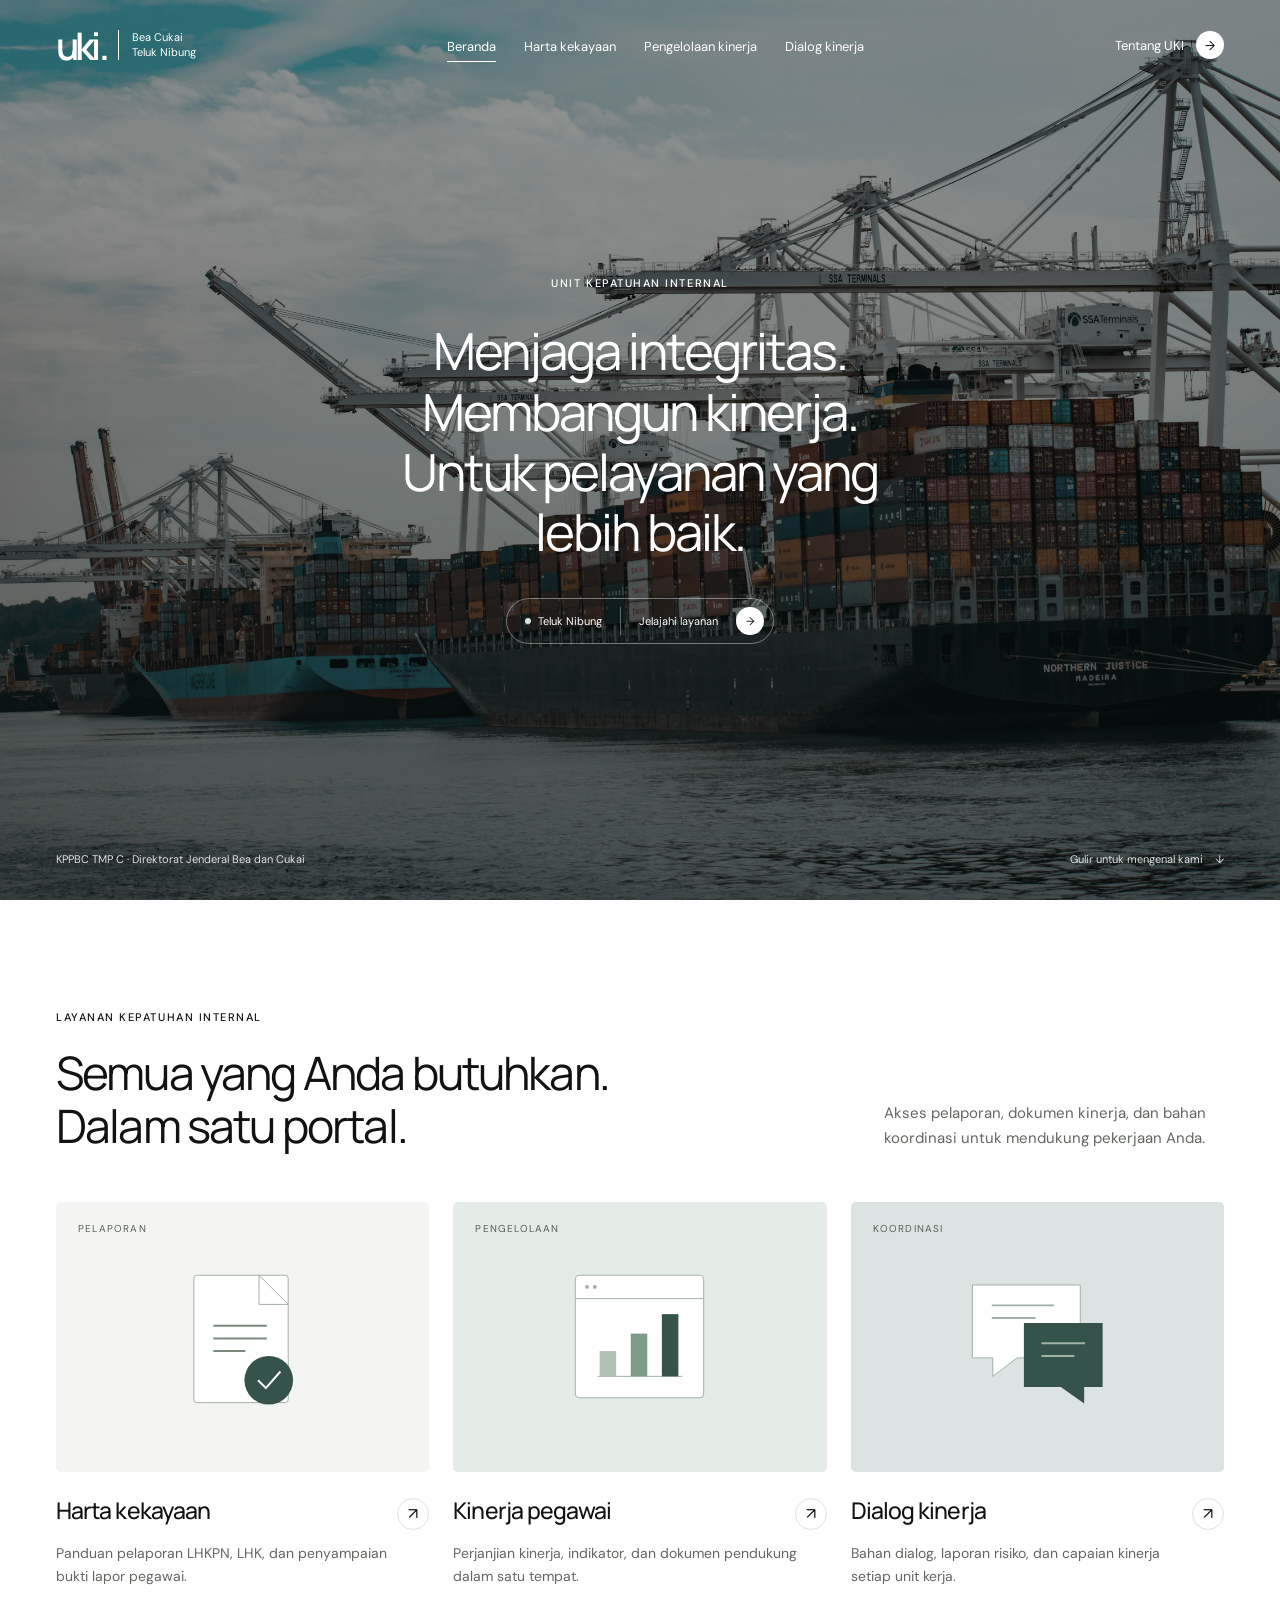
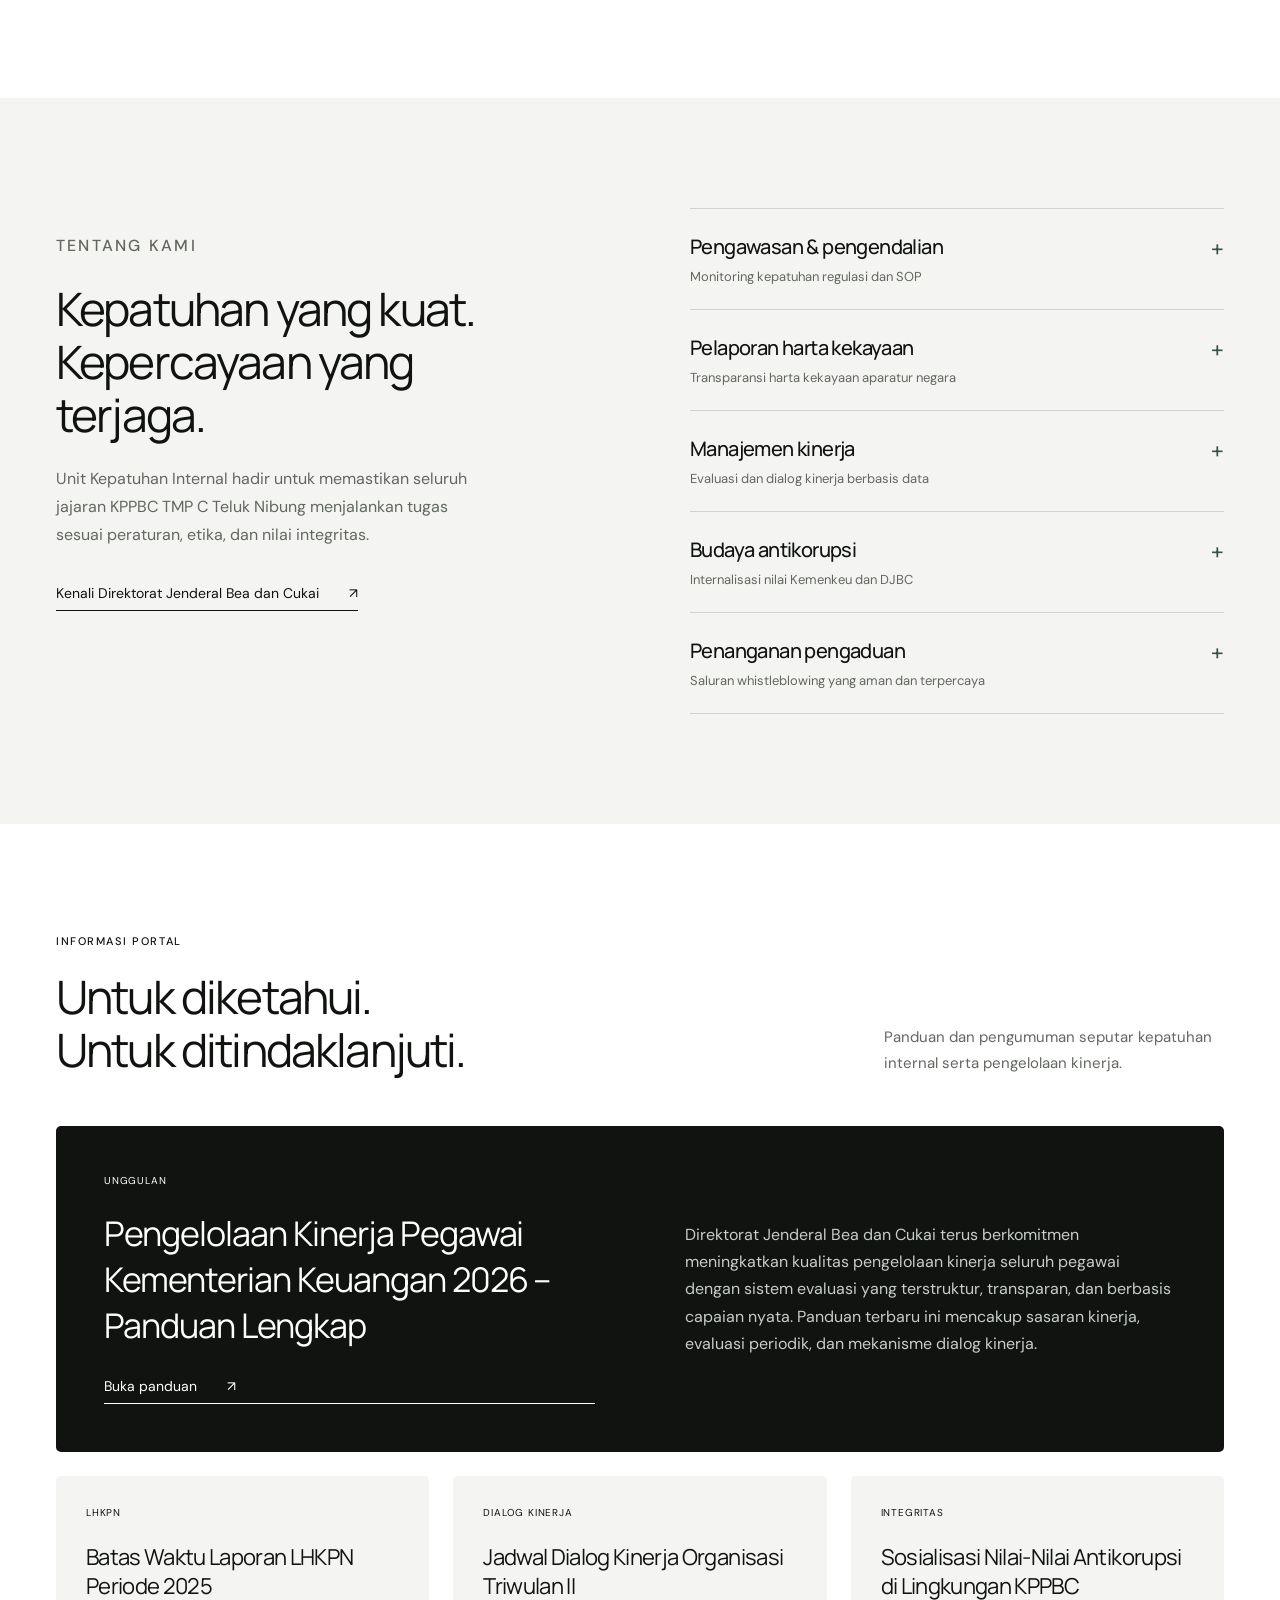
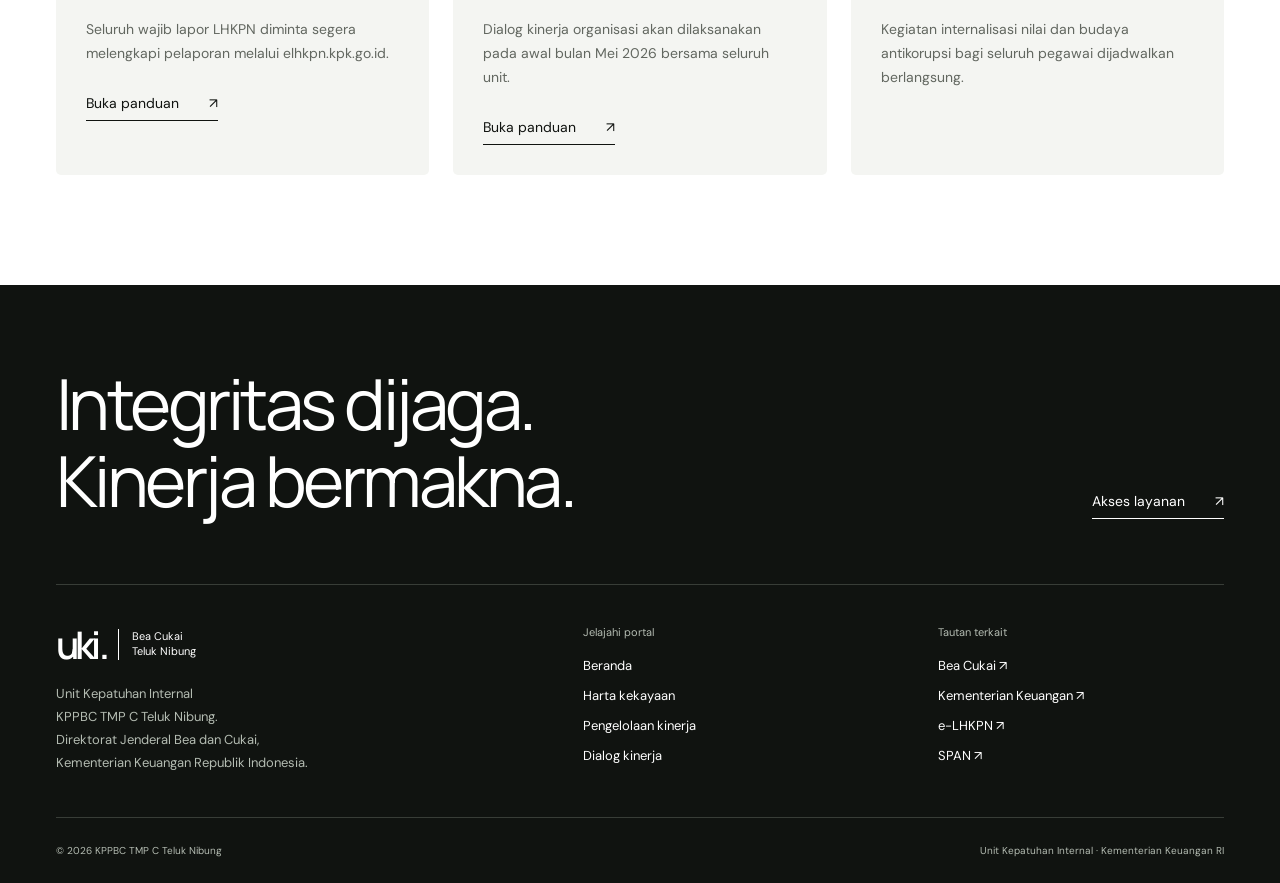
==== index.html @ 53b4bab7 "Redesign all portal pages with Bou-inspired visual style" ====
<!DOCTYPE html>
<html lang="id">
<head>
  <meta charset="UTF-8">
  <meta name="viewport" content="width=device-width, initial-scale=1.0">
  <meta name="description" content="Portal Unit Kepatuhan Internal Bea Cukai Teluk Nibung. Akses pelaporan harta kekayaan, pengelolaan kinerja, dan dialog kinerja organisasi.">
  <meta name="theme-color" content="#101310">
  <title>Unit Kepatuhan Internal – Bea Cukai Teluk Nibung</title>
  <link rel="stylesheet" href="assets/site.css">
  <link rel="preload" as="image" href="assets/harbor.jpg">
  <script src="assets/site.js" defer></script>
</head>
<body class="home">
<a class="skip-link" href="#main-content">Lewati ke konten</a>
<header class="site-header">
  <nav class="site-nav" aria-label="Navigasi utama">
    <a class="nav-brand" href="index.html" aria-label="Unit Kepatuhan Internal — Beranda"><span class="brand-mark">uki</span><span class="brand-name">Bea Cukai<br>Teluk Nibung</span></a>
    <ul class="nav-links"><li><a href="index.html" aria-current="page">Beranda</a></li><li><a href="lhk.html">Harta kekayaan</a></li><li><a href="pengelolaan-kinerja.html">Pengelolaan kinerja</a></li><li><a href="dialog-kinerja.html">Dialog kinerja</a></li></ul>
    <a class="nav-contact" href="index.html#tentang">Tentang UKI <span class="circle-arrow" aria-hidden="true">→</span></a>
    <button class="nav-hamburger" id="hamburger" aria-label="Buka menu" aria-expanded="false" aria-controls="mobileMenu"><span></span><span></span></button>
  </nav>
  <div class="mobile-menu" id="mobileMenu" hidden><a href="index.html" aria-current="page">Beranda</a><a href="lhk.html">Harta kekayaan</a><a href="pengelolaan-kinerja.html">Pengelolaan kinerja</a><a href="dialog-kinerja.html">Dialog kinerja</a><a href="index.html#tentang">Tentang UKI</a></div>
</header>
<main id="main-content">
<section class="hero" id="beranda" aria-labelledby="hero-title">
  <img class="hero-photo" src="assets/harbor.jpg" alt="" width="2400" height="1600" fetchpriority="high">
  <div class="hero-content">
    <p class="eyebrow">Unit Kepatuhan Internal</p>
    <h1 class="hero-title" id="hero-title">Menjaga integritas.<br>Membangun kinerja.<br>Untuk pelayanan yang<br>lebih baik.</h1>
    <div class="hero-capsule"><span class="location">Teluk Nibung</span><a href="#layanan">Jelajahi layanan <span class="circle-arrow" aria-hidden="true">→</span></a></div>
  </div>
  <div class="hero-bottom"><span>KPPBC TMP C · Direktorat Jenderal Bea dan Cukai</span><a href="#layanan">Gulir untuk mengenal kami <span aria-hidden="true">↓</span></a></div>
</section>
<section class="section" id="layanan" aria-labelledby="services-title">
  <div class="section-heading reveal"><div><p class="eyebrow">Layanan kepatuhan internal</p><h2 id="services-title">Semua yang Anda butuhkan.<br>Dalam satu portal.</h2></div><p class="section-intro">Akses pelaporan, dokumen kinerja, dan bahan koordinasi untuk mendukung pekerjaan Anda.</p></div>
  <div class="services-grid reveal"><a class="service-card" href="lhk.html"><div class="service-art"><span class="art-label">Pelaporan</span><svg viewBox="0 0 180 180" fill="none" aria-hidden="true"><rect x="40" y="27" width="97" height="131" rx="3" fill="white" stroke="#a2b0a5"/><path d="M107 27v30h30" stroke="#a2b0a5"/><path d="M107 27l30 30" stroke="#a2b0a5"/><path d="M60 79h55M60 92h55M60 105h33" stroke="#7b8b7e" stroke-width="2"/><circle cx="117" cy="135" r="25" fill="#36534b"/><path d="m106 135 8 8 15-17" stroke="white" stroke-width="2"/></svg></div><div class="service-heading"><h3>Harta kekayaan</h3><span class="circle-arrow" aria-hidden="true">↗</span></div><p>Panduan pelaporan LHKPN, LHK, dan penyampaian bukti lapor pegawai.</p></a><a class="service-card" href="pengelolaan-kinerja.html"><div class="service-art"><span class="art-label">Pengelolaan</span><svg viewBox="0 0 180 180" fill="none" aria-hidden="true"><rect x="24" y="27" width="132" height="126" rx="4" fill="white" stroke="#a2b0a5"/><path d="M24 51h132" stroke="#a2b0a5"/><circle cx="36" cy="39" r="2" fill="#a2b0a5"/><circle cx="44" cy="39" r="2" fill="#a2b0a5"/><path d="M47 131h87" stroke="#a2b0a5"/><rect x="49" y="105" width="17" height="26" fill="#b0c1b5"/><rect x="81" y="87" width="17" height="44" fill="#7e9b88"/><rect x="113" y="67" width="17" height="64" fill="#36534b"/></svg></div><div class="service-heading"><h3>Kinerja pegawai</h3><span class="circle-arrow" aria-hidden="true">↗</span></div><p>Perjanjian kinerja, indikator, dan dokumen pendukung dalam satu tempat.</p></a><a class="service-card" href="dialog-kinerja.html"><div class="service-art"><span class="art-label">Koordinasi</span><svg viewBox="0 0 180 180" fill="none" aria-hidden="true"><path d="M23 37h111v75H69l-25 19v-19H23V37Z" fill="white" stroke="#a2b0a5"/><path d="M76 76h81v66h-19v17l-24-17H76V76Z" fill="#36534b"/><path d="M43 58h64M43 71h45M94 97h45M94 110h34" stroke="#a2b0a5" stroke-width="2"/></svg></div><div class="service-heading"><h3>Dialog kinerja</h3><span class="circle-arrow" aria-hidden="true">↗</span></div><p>Bahan dialog, laporan risiko, dan capaian kinerja setiap unit kerja.</p></a></div>
</section>
<section class="about-section" id="tentang" aria-labelledby="about-title">
  <div class="about-inner"><div class="about-copy reveal"><p class="eyebrow">Tentang kami</p><h2 class="about-heading" id="about-title">Kepatuhan yang kuat.<br>Kepercayaan yang<br>terjaga.</h2><p>Unit Kepatuhan Internal hadir untuk memastikan seluruh jajaran KPPBC TMP C Teluk Nibung menjalankan tugas sesuai peraturan, etika, dan nilai integritas.</p><a class="text-link" href="https://beacukai.go.id" target="_blank" rel="noopener noreferrer">Kenali Direktorat Jenderal Bea dan Cukai <span aria-hidden="true">↗</span></a></div><ul class="pillar-list reveal"><li class="pillar-item"><div><h3 class="pillar-text">Pengawasan & pengendalian</h3><p class="pillar-sub">Monitoring kepatuhan regulasi dan SOP</p></div><span class="pillar-symbol" aria-hidden="true">+</span></li><li class="pillar-item"><div><h3 class="pillar-text">Pelaporan harta kekayaan</h3><p class="pillar-sub">Transparansi harta kekayaan aparatur negara</p></div><span class="pillar-symbol" aria-hidden="true">+</span></li><li class="pillar-item"><div><h3 class="pillar-text">Manajemen kinerja</h3><p class="pillar-sub">Evaluasi dan dialog kinerja berbasis data</p></div><span class="pillar-symbol" aria-hidden="true">+</span></li><li class="pillar-item"><div><h3 class="pillar-text">Budaya antikorupsi</h3><p class="pillar-sub">Internalisasi nilai Kemenkeu dan DJBC</p></div><span class="pillar-symbol" aria-hidden="true">+</span></li><li class="pillar-item"><div><h3 class="pillar-text">Penanganan pengaduan</h3><p class="pillar-sub">Saluran whistleblowing yang aman dan terpercaya</p></div><span class="pillar-symbol" aria-hidden="true">+</span></li></ul></div>
</section>
<section class="section" id="informasi" aria-labelledby="news-title"><div class="section-heading reveal"><div><p class="eyebrow">Informasi portal</p><h2 id="news-title">Untuk diketahui.<br>Untuk ditindaklanjuti.</h2></div><p class="section-intro">Panduan dan pengumuman seputar kepatuhan internal serta pengelolaan kinerja.</p></div><div class="news-grid reveal"><article class="news-card featured"><span class="news-tag">Unggulan</span><h3 class="news-title">Pengelolaan Kinerja Pegawai Kementerian Keuangan 2026 – Panduan Lengkap</h3><p class="news-excerpt">Direktorat Jenderal Bea dan Cukai terus berkomitmen meningkatkan kualitas pengelolaan kinerja
            seluruh pegawai dengan sistem evaluasi yang terstruktur, transparan, dan berbasis capaian nyata.
            Panduan terbaru ini mencakup sasaran kinerja, evaluasi periodik, dan mekanisme dialog kinerja.</p><a class="text-link" href="pengelolaan-kinerja.html">Buka panduan <span aria-hidden="true">↗</span></a></article><article class="news-card"><span class="news-tag">LHKPN</span><h3 class="news-title">Batas Waktu Laporan LHKPN Periode 2025</h3><p class="news-excerpt">Seluruh wajib lapor LHKPN diminta segera melengkapi pelaporan melalui elhkpn.kpk.go.id.</p><a class="text-link" href="lhk.html">Buka panduan <span aria-hidden="true">↗</span></a></article><article class="news-card"><span class="news-tag">Dialog Kinerja</span><h3 class="news-title">Jadwal Dialog Kinerja Organisasi Triwulan II</h3><p class="news-excerpt">Dialog kinerja organisasi akan dilaksanakan pada awal bulan Mei 2026 bersama seluruh unit.</p><a class="text-link" href="dialog-kinerja.html">Buka panduan <span aria-hidden="true">↗</span></a></article><article class="news-card"><span class="news-tag">Integritas</span><h3 class="news-title">Sosialisasi Nilai-Nilai Antikorupsi di Lingkungan KPPBC</h3><p class="news-excerpt">Kegiatan internalisasi nilai dan budaya antikorupsi bagi seluruh pegawai dijadwalkan berlangsung.</p></article></div></section>
</main>
<footer class="site-footer">
  <div class="footer-top">
    <p class="footer-statement">Integritas dijaga.<br>Kinerja bermakna.</p>
    <a class="text-link" href="index.html#layanan">Akses layanan <span aria-hidden="true">↗</span></a>
  </div>
  <div class="footer-inner">
    <div class="footer-brand"><a class="nav-brand" href="index.html"><span class="brand-mark">uki</span><span class="brand-name">Bea Cukai<br>Teluk Nibung</span></a><p>Unit Kepatuhan Internal<br>KPPBC TMP C Teluk Nibung.<br>Direktorat Jenderal Bea dan Cukai,<br>Kementerian Keuangan Republik Indonesia.</p></div>
    <div class="footer-col"><h4>Jelajahi portal</h4><ul><li><a href="index.html">Beranda</a></li><li><a href="lhk.html">Harta kekayaan</a></li><li><a href="pengelolaan-kinerja.html">Pengelolaan kinerja</a></li><li><a href="dialog-kinerja.html">Dialog kinerja</a></li></ul></div>
    <div class="footer-col"><h4>Tautan terkait</h4><ul>
      <li><a href="https://beacukai.go.id" target="_blank" rel="noopener noreferrer">Bea Cukai ↗</a></li>
      <li><a href="https://kemenkeu.go.id" target="_blank" rel="noopener noreferrer">Kementerian Keuangan ↗</a></li>
      <li><a href="https://elhkpn.kpk.go.id" target="_blank" rel="noopener noreferrer">e-LHKPN ↗</a></li>
      <li><a href="https://span.kemenkeu.go.id" target="_blank" rel="noopener noreferrer">SPAN ↗</a></li>
    </ul></div>
  </div>
  <div class="footer-bottom"><p>© 2026 KPPBC TMP C Teluk Nibung</p><p>Unit Kepatuhan Internal · Kementerian Keuangan RI</p></div>
</footer>
</body>
</html>
---- assets/site.css ----
/* Shared visual system — see DESIGN.md. */
@import url('https://fonts.googleapis.com/css2?family=DM+Sans:wght@400;500;600&family=Manrope:wght@400;500;600&display=swap');

:root {
  --ink: #101310;
  --muted: #626760;
  --surface: #f4f5f2;
  --border: #dfe2dc;
  --white: #fff;
  --accent: #36534b;
  --page: min(1320px, calc(100% - 112px));
  --display: 'Manrope', Arial, sans-serif;
  --body: 'DM Sans', Arial, sans-serif;
}
*, *::before, *::after { box-sizing: border-box; }
body { margin: 0; background: var(--white); color: var(--ink); font-family: var(--body); -webkit-font-smoothing: antialiased; }
html { scroll-behavior: smooth; scroll-padding-top: 100px; }
h1, h2, h3, h4, p { margin: 0; }
a { color: inherit; text-decoration: none; }
button { font: inherit; }
img { display: block; max-width: 100%; }
button, a { -webkit-tap-highlight-color: transparent; }
a:focus-visible, button:focus-visible { outline: 3px solid #668c7e; outline-offset: 6px; }
::selection { background: #c9ded4; color: var(--ink); }
.skip-link { position: fixed; top: 12px; left: 12px; padding: 12px 20px; background: white; color: var(--ink); z-index: 200; transform: translateY(-160%); }
.skip-link:focus { transform: none; }
.site-header { position: fixed; top: 0; inset-inline: 0; z-index: 100; background: rgba(255,255,255,.96); border-bottom: 1px solid var(--border); transition: background .25s, color .25s; }
.home .site-header:not(.scrolled):not(.menu-open) { color: white; background: transparent; border-color: transparent; }
.site-nav { width: var(--page); height: 90px; margin: auto; display: flex; align-items: center; justify-content: space-between; gap: 30px; }
.nav-brand { display: flex; align-items: center; gap: 12px; flex-shrink: 0; }
.brand-mark { font-family: var(--display); font-size: 38px; font-weight: 600; letter-spacing: -4px; line-height: 1; }
.brand-mark::after { content: '.'; margin-left: 2px; }
.brand-name { padding-left: 13px; border-left: 1px solid currentColor; font-size: 11px; line-height: 1.4; }
.nav-links { display: flex; gap: 28px; list-style: none; padding: 0; margin: 0; }
.nav-links a { font-size: 13px; padding: 10px 0; position: relative; }
.nav-links a::after { content: ''; position: absolute; bottom: 3px; left: 0; width: 100%; height: 1px; background: currentColor; transform: scaleX(0); transform-origin: left; transition: transform .2s; }
.nav-links a:hover::after, .nav-links a[aria-current="page"]::after { transform: scaleX(1); }
.nav-contact { display: flex; align-items: center; gap: 12px; font-size: 13px; white-space: nowrap; }
.circle-arrow { display: inline-grid; place-items: center; width: 28px; height: 28px; border-radius: 50%; background: var(--ink); color: white; transition: transform .2s; }
.home .site-header:not(.scrolled):not(.menu-open) .circle-arrow { background: white; color: var(--ink); }
a:hover .circle-arrow { transform: rotate(-35deg); }
.nav-hamburger { display: none; width: 44px; height: 44px; border: 1px solid currentColor; background: transparent; color: inherit; border-radius: 50%; cursor: pointer; padding: 13px 10px; }
.nav-hamburger span { display: block; background: currentColor; height: 1px; margin: 5px 0; transition: transform .2s; }
.nav-hamburger[aria-expanded="true"] span:first-child { transform: translateY(3px) rotate(45deg); }
.nav-hamburger[aria-expanded="true"] span:last-child { transform: translateY(-3px) rotate(-45deg); }
.mobile-menu { display: none; padding: 20px 28px 36px; border-top: 1px solid var(--border); background: white; color: var(--ink); }
.mobile-menu a { display: flex; justify-content: space-between; padding: 16px 0; font-family: var(--display); font-size: 22px; border-bottom: 1px solid var(--border); }
.mobile-menu a::after { content: '↗'; }
.mobile-menu a[aria-current="page"] { color: var(--accent); }
.hero { position: relative; display: grid; place-items: center; min-height: 760px; height: 100svh; color: white; background: #233b38; isolation: isolate; }
.hero-photo { position: absolute; inset: 0; width: 100%; height: 100%; object-fit: cover; object-position: center 55%; z-index: -2; filter: saturate(.55); }
.hero::before { content: ''; position: absolute; inset: 0; z-index: -1; background: linear-gradient(180deg, rgba(10,20,19,.42), rgba(10,20,19,.48) 50%, rgba(10,20,19,.64)); }
.hero-content { width: min(820px, calc(100% - 48px)); text-align: center; padding: 100px 0 80px; }
.eyebrow { font-size: 11px; font-weight: 500; text-transform: uppercase; letter-spacing: .14em; }
.hero .eyebrow { margin-bottom: 30px; }
.hero-title { font-family: var(--display); font-weight: 400; font-size: clamp(36px, 4vw, 62px); line-height: 1.18; letter-spacing: -.04em; text-wrap: balance; }
.hero-title span { display: block; }
.hero-capsule { display: inline-flex; align-items: center; gap: 18px; padding: 8px 9px 8px 18px; border: 1px solid rgba(255,255,255,.4); border-radius: 50px; margin-top: 36px; font-size: 11px; }
.location { display: inline-flex; gap: 7px; align-items: center; }
.location::before { content: ''; display: inline-block; width: 6px; height: 6px; border-radius: 50%; background: #d6e6dc; }
.hero-capsule a { border-left: 1px solid rgba(255,255,255,.35); padding-left: 18px; display: flex; align-items: center; gap: 18px; }
.hero-capsule .circle-arrow { background: white; color: var(--ink); }
.hero-bottom { width: var(--page); position: absolute; bottom: 34px; left: 50%; transform: translateX(-50%); display: flex; justify-content: space-between; font-size: 11px; color: rgba(255,255,255,.85); }
.hero-bottom a { display: flex; gap: 12px; }
.section { width: var(--page); margin: auto; padding-block: 110px; }
.section-heading { display: flex; justify-content: space-between; align-items: flex-end; gap: 40px; margin-bottom: 50px; }
.section-heading h2, .about-heading { font-family: var(--display); font-weight: 400; font-size: clamp(32px, 3.6vw, 52px); line-height: 1.15; letter-spacing: -.04em; }
.section-heading .eyebrow, .about-copy .eyebrow { margin-bottom: 22px; }
.section-intro { max-width: 340px; font-size: 15px; line-height: 1.7; color: var(--muted); }
.services-grid { display: grid; grid-template-columns: repeat(3, minmax(0,1fr)); gap: 24px; }
.service-card { display: flex; flex-direction: column; }
.service-art { height: 270px; position: relative; overflow: hidden; border-radius: 5px; background: var(--surface); display: grid; place-items: center; }
.service-card:nth-child(2) .service-art { background: #e5ebe7; }
.service-card:nth-child(3) .service-art { background: #dce3e3; }
.service-art svg { width: 175px; height: 175px; transition: transform .45s cubic-bezier(.2,.7,.2,1); }
.service-card:hover .service-art svg { transform: translateY(-8px) rotate(-4deg); }
.art-label { position: absolute; top: 20px; left: 22px; font-size: 10px; letter-spacing: .12em; text-transform: uppercase; color: #565f58; }
.service-heading { display: flex; align-items: flex-start; justify-content: space-between; gap: 18px; margin-top: 24px; }
.service-heading h3 { font-family: var(--display); font-size: 23px; font-weight: 500; letter-spacing: -.04em; line-height: 1.3; }
.service-heading .circle-arrow { background: transparent; color: var(--ink); border: 1px solid var(--border); flex-shrink: 0; margin-top: 2px; width: 32px; height: 32px; }
.service-card p { margin-top: 12px; color: var(--muted); font-size: 14px; line-height: 1.65; max-width: 350px; }
.about-section { background: var(--surface); }
.about-inner { width: var(--page); margin: auto; padding-block: 110px; display: grid; grid-template-columns: 1fr 1fr; gap: 100px; }
.about-copy p { color: var(--muted); font-size: 16px; line-height: 1.75; margin-top: 24px; max-width: 430px; }
.text-link { display: inline-flex; align-items: center; gap: 30px; font-size: 14px; border-bottom: 1px solid currentColor; padding-bottom: 8px; }
.about-copy .text-link { margin-top: 35px; }
.pillar-list { list-style: none; margin: 0; padding: 0; }
.pillar-item { padding: 24px 0; border-top: 1px solid #cfd4cd; display: flex; justify-content: space-between; gap: 20px; }
.pillar-item:last-child { border-bottom: 1px solid #cfd4cd; }
.pillar-text { font-family: var(--display); font-size: 20px; font-weight: 500; letter-spacing: -.03em; }
.pillar-sub { margin-top: 8px; color: var(--muted); font-size: 13px; }
.pillar-symbol { color: var(--accent); font-size: 23px; }
.news-grid { display: grid; grid-template-columns: repeat(3,minmax(0,1fr)); gap: 24px; }
.news-card { padding: 30px; background: var(--surface); border-radius: 5px; }
.news-card.featured { grid-column: 1 / -1; display: grid; grid-template-columns: 1fr 1fr; column-gap: 90px; background: var(--ink); color: white; padding: 48px; }
.news-tag { font-size: 10px; letter-spacing: .08em; text-transform: uppercase; display: block; margin-bottom: 24px; }
.news-title { font-family: var(--display); font-size: 22px; font-weight: 400; letter-spacing: -.03em; line-height: 1.35; }
.featured .news-title { font-size: 34px; grid-column: 1; }
.news-excerpt { font-size: 14px; color: var(--muted); line-height: 1.7; margin-top: 16px; }
.featured .news-excerpt { grid-column: 2; grid-row: 1 / 4; align-self: center; color: #c8cdc7; font-size: 16px; margin: 0; }
.news-card .text-link { margin-top: 28px; }
.page-hero { width: var(--page); margin: auto; padding: 150px 0 65px; border-bottom: 1px solid var(--border); }
.page-hero-content { max-width: 960px; }
.breadcrumb { display: flex; align-items: center; flex-wrap: wrap; gap: 12px; font-size: 12px; color: var(--muted); margin-bottom: 40px; }
.breadcrumb a:hover { color: var(--ink); text-decoration: underline; }
.page-title { font-family: var(--display); font-size: clamp(38px,5.2vw,76px); line-height: 1.12; font-weight: 400; letter-spacing: -.045em; }
.page-subtitle { margin-top: 28px; font-size: 16px; color: var(--muted); line-height: 1.7; max-width: 620px; }
.page-divider { display: none; }
.section-label, .menu-strip-label, .block-label, .units-label, .section-tag { font-size: 11px; font-weight: 500; text-transform: uppercase; letter-spacing: .12em; }
.section-label { width: var(--page); margin: 58px auto 28px; }
.steps-container { width: var(--page); margin: auto; display: grid; gap: 18px; padding-bottom: 75px; }
.step-card { display: grid; grid-template-columns: 150px 1fr; gap: 36px; align-items: center; padding: 38px; background: var(--surface); border-radius: 5px; }
.step-img { font-family: var(--display); font-size: 64px; letter-spacing: -.06em; color: var(--accent); text-align: center; font-weight: 400; }
.step-num { color: var(--muted); font-size: 11px; text-transform: uppercase; letter-spacing: .1em; margin-bottom: 14px; }
.step-title { font-family: var(--display); font-size: 26px; font-weight: 500; letter-spacing: -.03em; }
.step-desc { color: var(--muted); font-size: 15px; line-height: 1.7; margin-top: 12px; max-width: 780px; }
.step-btn { display: inline-flex; gap: 20px; border-bottom: 1px solid var(--ink); font-size: 13px; padding: 9px 0; margin-top: 18px; }
.step-btn:hover { color: var(--accent); }
.thankyou { width: var(--page); margin: 0 auto 80px; font-family: var(--display); font-size: 22px; letter-spacing: -.025em; text-align: center; line-height: 1.6; }
.menu-strip, .content-area, .block { width: var(--page); margin: auto; padding-block: 56px; }
.menu-strip { border-bottom: 1px solid var(--border); }
.menu-strip-label, .block-label, .units-label { display: block; margin-bottom: 26px; }
.menu-grid { display: flex; flex-wrap: wrap; gap: 12px; }
.menu-btn, .action-btn { padding: 14px 22px; border: 1px solid var(--border); border-radius: 30px; font-size: 13px; display: inline-flex; align-items: center; gap: 12px; transition: background .2s, color .2s; line-height: 1.4; }
.menu-btn:hover, .action-btn:hover { background: var(--ink); color: white; }
.btn-icon, .doc-icon { font-size: 14px; font-family: var(--display); color: var(--accent); }
.menu-btn:hover .btn-icon { color: inherit; }
.content-area { padding-bottom: 95px; }
.content-area > .reveal:first-child { margin-bottom: 40px; }
.content-title { font-family: var(--display); font-size: clamp(28px,3vw,42px); letter-spacing: -.04em; font-weight: 400; margin-top: 18px; line-height: 1.2; }
.content-desc, .units-desc { max-width: 760px; margin-top: 18px; font-size: 15px; line-height: 1.7; color: var(--muted); }
.doc-grid { display: grid; grid-template-columns: repeat(3,minmax(0,1fr)); gap: 20px; }
.doc-card { display: flex; flex-direction: column; align-items: flex-start; padding: 30px; background: var(--surface); border-radius: 5px; transition: background .2s; }
.doc-card:hover { background: #e7ece6; }
.doc-icon { display: grid; place-items: center; border: 1px solid #cad4cc; width: 42px; height: 48px; border-radius: 3px; margin-bottom: 26px; }
.doc-title { font-family: var(--display); font-weight: 500; font-size: 22px; line-height: 1.35; letter-spacing: -.03em; }
.doc-sub { color: var(--muted); font-size: 14px; line-height: 1.7; margin-top: 16px; margin-bottom: 24px; }
.doc-link { font-size: 13px; margin-top: auto; padding-bottom: 7px; border-bottom: 1px solid currentColor; }
.block + .block { border-top: 1px solid var(--border); }
.btn-row { display: flex; flex-wrap: wrap; gap: 12px; }
.months-grid { display: grid; grid-template-columns: repeat(6,minmax(0,1fr)); gap: 12px; }
.month-btn { display: flex; align-items: center; justify-content: space-between; gap: 10px; border: 1px solid var(--border); border-radius: 4px; padding: 22px 16px; font-size: 13px; }
a.month-btn::after { content: '↗'; }
a.month-btn:hover { background: var(--ink); color: white; }
.month-btn.unavailable { color: #676d65; background: var(--surface); flex-direction: column; align-items: flex-start; gap: 8px; }
.month-btn small { font-size: 10px; }
.units-grid { display: grid; gap: 0; margin-top: 32px; }
.unit-card { display: grid; grid-template-columns: 80px 1fr; gap: 26px; padding-block: 32px; border-top: 1px solid var(--border); }
.unit-card:last-child { border-bottom: 1px solid var(--border); }
.unit-emblem { font-family: var(--display); font-size: 28px; color: var(--muted); letter-spacing: -.04em; }
.unit-name { font-family: var(--display); font-size: 23px; font-weight: 500; letter-spacing: -.025em; }
.unit-btns { display: flex; flex-wrap: wrap; gap: 24px; margin-top: 22px; }
.unit-btn { font-size: 13px; line-height: 1.6; border-bottom: 1px solid currentColor; padding-bottom: 6px; }
.unit-btn::after { content: ' ↗'; }
.unit-btn:hover { color: var(--accent); }
.site-footer { background: var(--ink); color: white; padding: 80px 0 24px; }
.footer-top, .footer-inner, .footer-bottom { width: var(--page); margin-inline: auto; }
.footer-top { display: flex; align-items: flex-end; justify-content: space-between; gap: 36px; padding-bottom: 65px; }
.footer-statement { font-family: var(--display); font-size: clamp(38px,5.5vw,80px); font-weight: 400; line-height: 1.1; letter-spacing: -.05em; }
.footer-top .text-link { white-space: nowrap; }
.footer-inner { padding-block: 40px; border-top: 1px solid #383d37; display: grid; grid-template-columns: 1.6fr 1fr 1fr; gap: 70px; }
.footer-brand p { max-width: 320px; color: #b4bcb2; font-size: 13px; line-height: 1.75; margin-top: 20px; }
.footer-col h4 { font-size: 11px; font-weight: 400; color: #b4bcb2; margin-bottom: 18px; }
.footer-col ul { list-style: none; margin: 0; padding: 0; }
.footer-col li { font-size: 13px; margin-block: 13px; }
.footer-col a:hover { text-decoration: underline; text-underline-offset: 5px; }
.footer-bottom { display: flex; justify-content: space-between; gap: 24px; padding-top: 24px; border-top: 1px solid #383d37; font-size: 10px; color: #b4bcb2; line-height: 1.7; }
.photo-credit { font-size: 10px; }
.reveal { transition: opacity .6s, transform .6s; }
.reveal.is-pending { opacity: 0; transform: translateY(18px); }
@media (min-width: 1001px) { .mobile-menu { display: none !important; } }
@media (max-width: 1100px) { .nav-links { gap: 18px; } .nav-contact { display: none; } }
@media (max-width: 1000px) {
  :root { --page: calc(100% - 64px); }
  .site-nav { height: 78px; }
  .nav-links { display: none; }
  .nav-hamburger { display: block; }
  .mobile-menu:not([hidden]) { display: block; }
  .hero { min-height: 650px; }
  .hero-title { font-size: 46px; }
  .section, .about-inner { padding-block: 80px; }
  .about-inner { gap: 48px; }
  .service-art { height: 220px; }
  .service-art svg { width: 140px; height: 140px; }
  .service-heading h3 { font-size: 20px; }
  .news-grid { gap: 16px; }
  .news-card { padding: 24px; }
  .news-card.featured { column-gap: 40px; padding: 36px; }
  .doc-grid { grid-template-columns: repeat(2,minmax(0,1fr)); }
  .months-grid { grid-template-columns: repeat(4,minmax(0,1fr)); }
  .footer-inner { gap: 30px; }
}
@media (max-width: 640px) {
  :root { --page: calc(100% - 40px); }
  .site-nav { height: 72px; }
  .brand-mark { font-size: 34px; }
  .brand-name { font-size: 10px; }
  .hero { min-height: 640px; }
  .hero-photo { object-position: 62% center; }
  .hero-content { width: calc(100% - 40px); }
  .hero-title { font-size: 38px; line-height: 1.2; }
  .hero .eyebrow { font-size: 9px; letter-spacing: .1em; margin-bottom: 25px; }
  .hero-capsule { gap: 12px; font-size: 10px; padding-left: 12px; }
  .hero-capsule a { padding-left: 12px; gap: 12px; }
  .hero-bottom { bottom: 24px; font-size: 9px; }
  .hero-bottom span { max-width: 200px; }
  .section, .about-inner { padding-block: 65px; }
  .section-heading { flex-direction: column; align-items: flex-start; gap: 22px; margin-bottom: 32px; }
  .section-heading h2, .about-heading { font-size: 35px; }
  .section-intro { max-width: none; }
  .services-grid { grid-template-columns: 1fr; gap: 40px; }
  .service-art { height: 260px; }
  .service-art svg { width: 175px; height: 175px; }
  .service-heading h3 { font-size: 24px; }
  .service-heading { margin-top: 18px; }
  .about-inner { grid-template-columns: 1fr; gap: 42px; }
  .pillar-text { font-size: 19px; }
  .news-grid { grid-template-columns: 1fr; }
  .news-card.featured { display: block; padding: 28px; }
  .featured .news-title { font-size: 29px; }
  .featured .news-excerpt { font-size: 14px; margin-top: 22px; }
  .page-hero { padding: 120px 0 42px; }
  .breadcrumb { margin-bottom: 28px; font-size: 11px; gap: 8px; }
  .page-title { font-size: 40px; overflow-wrap: break-word; }
  .page-subtitle { font-size: 14px; margin-top: 22px; }
  .section-label { line-height: 1.6; margin-top: 36px; }
  .step-card { grid-template-columns: 1fr; gap: 20px; padding: 28px; }
  .step-img { font-size: 44px; text-align: left; }
  .step-title { font-size: 24px; }
  .step-desc { font-size: 14px; }
  .step-btn { line-height: 1.5; }
  .thankyou { font-size: 19px; margin-bottom: 55px; }
  .menu-strip, .content-area, .block { padding-block: 36px; }
  .menu-btn, .action-btn { font-size: 12px; padding: 12px 18px; }
  .block-label, .units-label { line-height: 1.7; }
  .doc-grid { grid-template-columns: 1fr; }
  .doc-card { padding: 28px; }
  .months-grid { grid-template-columns: repeat(2,minmax(0,1fr)); gap: 10px; }
  .unit-card { grid-template-columns: 36px 1fr; gap: 14px; }
  .unit-emblem { font-size: 22px; }
  .unit-name { font-size: 20px; }
  .unit-btns { gap: 18px; }
  .unit-btn { font-size: 12px; }
  .site-footer { padding-top: 58px; }
  .footer-top { flex-direction: column; align-items: flex-start; gap: 28px; padding-bottom: 42px; }
  .footer-statement { font-size: 46px; }
  .footer-inner { grid-template-columns: 1fr 1fr; gap: 28px 18px; }
  .footer-brand { grid-column: 1 / -1; }
  .footer-bottom { flex-direction: column; gap: 10px; }
}
@media (prefers-reduced-motion: reduce) {
  html { scroll-behavior: auto; }
  *, *::before, *::after { transition: none !important; animation: none !important; }
  .reveal.is-pending { opacity: 1; transform: none; }
}
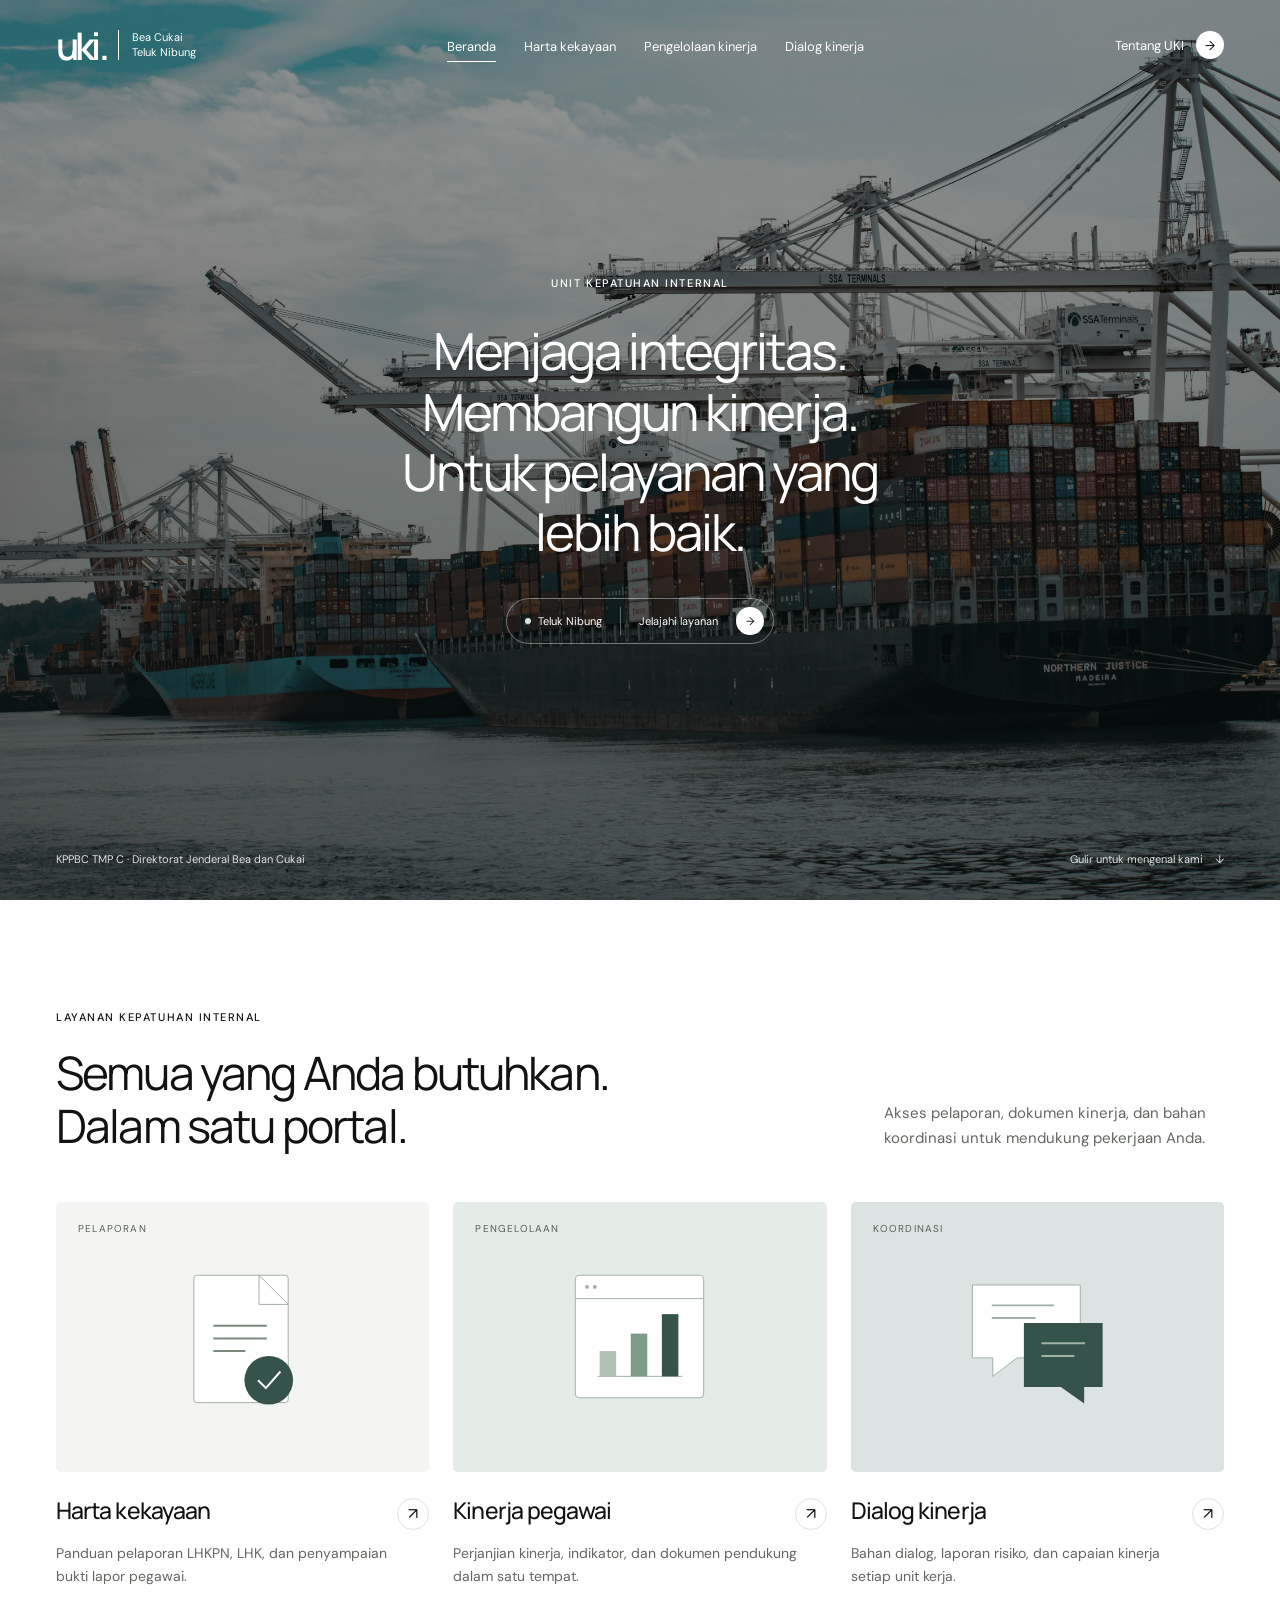
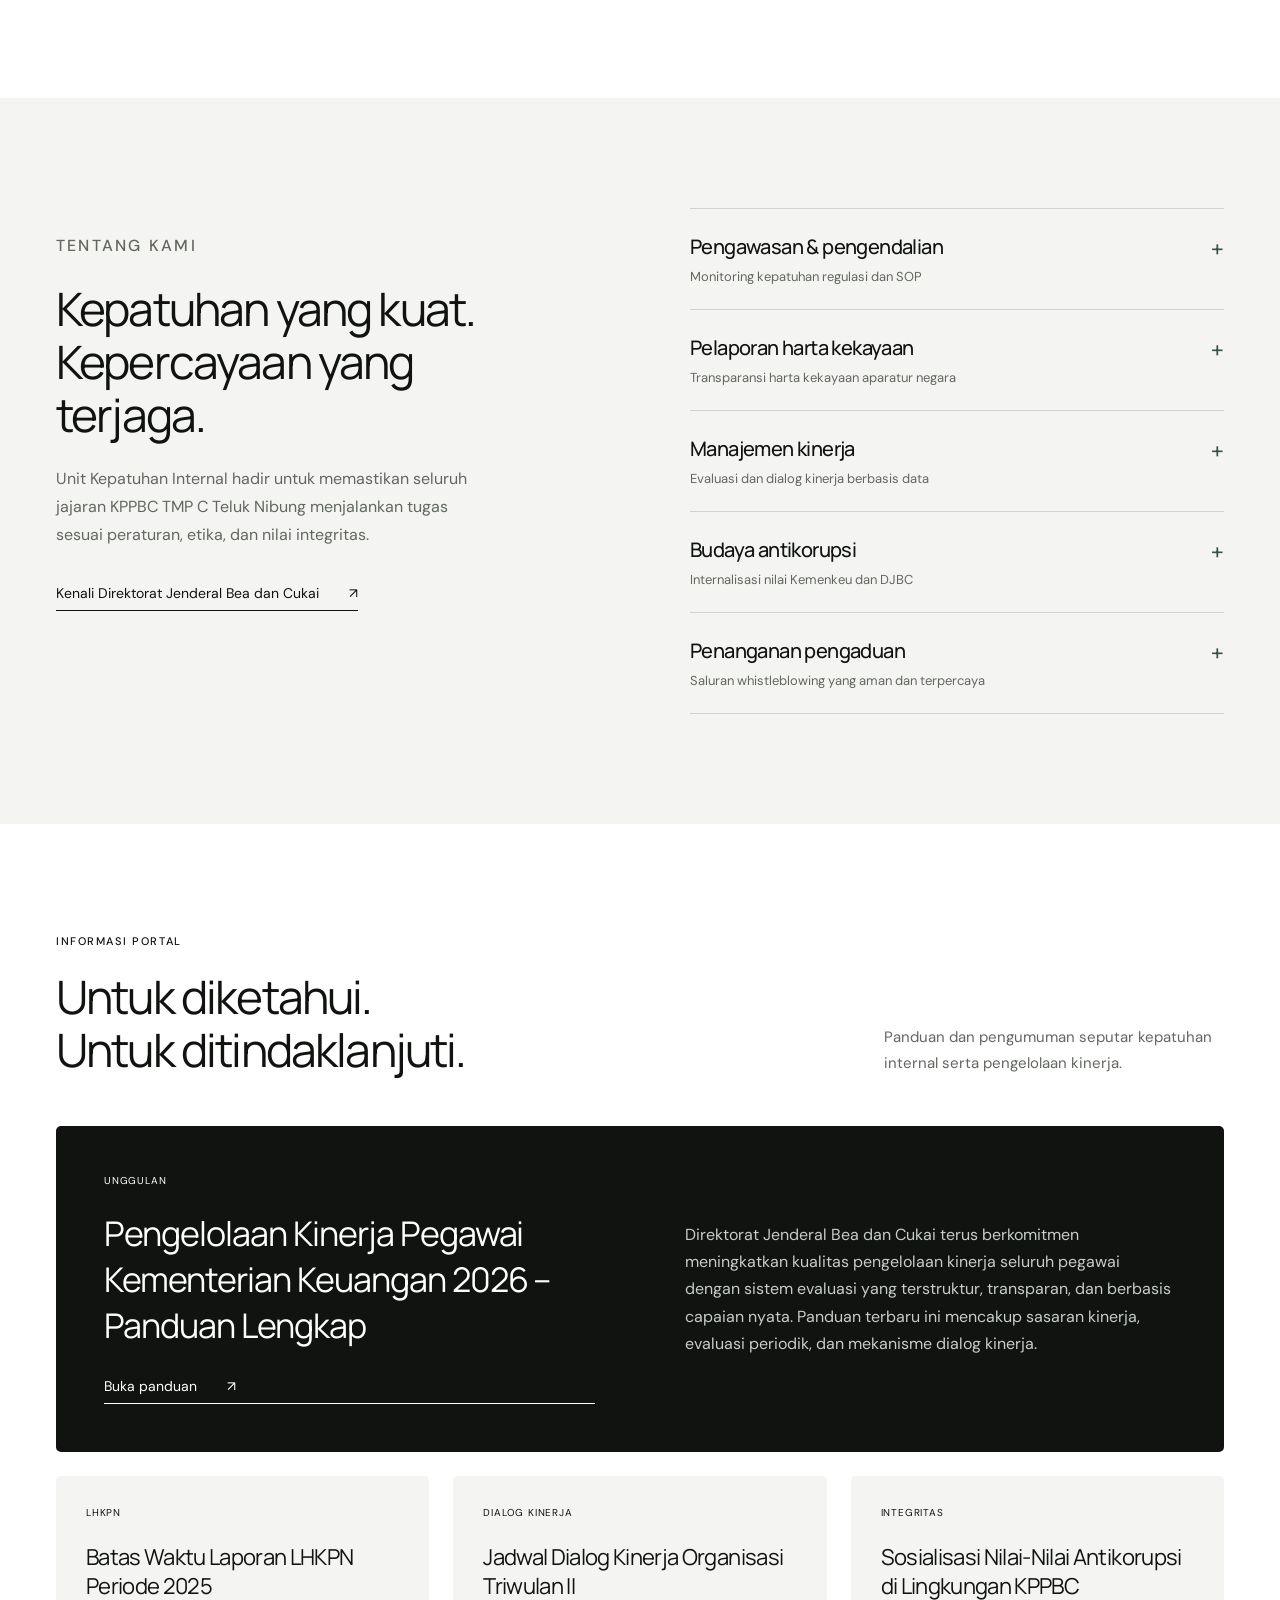
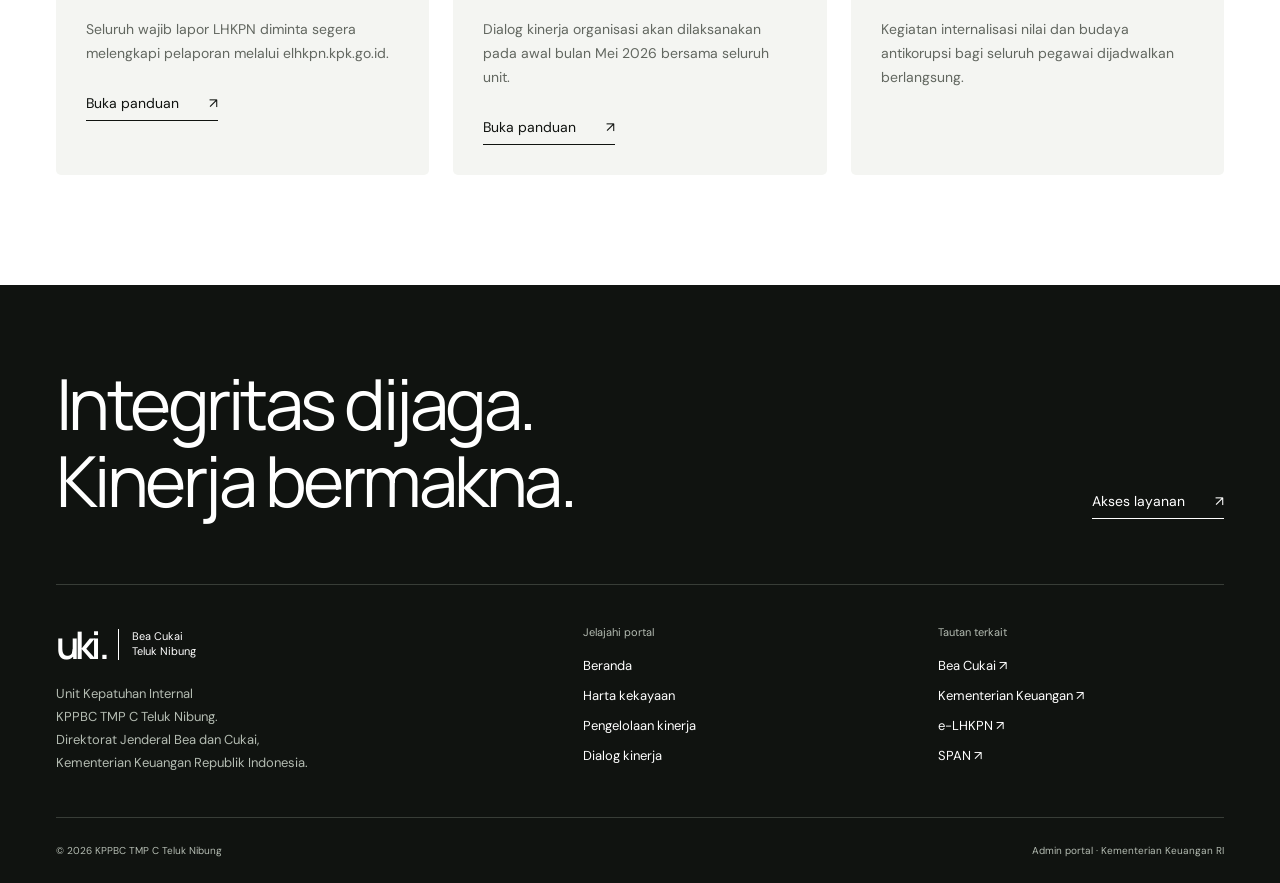
==== commit 561059de: "Add Flask admin panel, SQLite menus and Dialog Kinerja links Admin panel for portal menus and Dialog" ====
--- a/index.html
+++ b/index.html
@@ -9,13 +9,14 @@
   <link rel="stylesheet" href="assets/site.css">
   <link rel="preload" as="image" href="assets/harbor.jpg">
   <script src="assets/site.js" defer></script>
+  <script src="assets/menus.js" defer></script>
 </head>
 <body class="home">
 <a class="skip-link" href="#main-content">Lewati ke konten</a>
 <header class="site-header">
   <nav class="site-nav" aria-label="Navigasi utama">
     <a class="nav-brand" href="index.html" aria-label="Unit Kepatuhan Internal — Beranda"><span class="brand-mark">uki</span><span class="brand-name">Bea Cukai<br>Teluk Nibung</span></a>
-    <ul class="nav-links"><li><a href="index.html" aria-current="page">Beranda</a></li><li><a href="lhk.html">Harta kekayaan</a></li><li><a href="pengelolaan-kinerja.html">Pengelolaan kinerja</a></li><li><a href="dialog-kinerja.html">Dialog kinerja</a></li></ul>
+    <ul class="nav-links" data-menu-nav><li><a href="index.html" aria-current="page">Beranda</a></li><li><a href="lhk.html">Harta kekayaan</a></li><li><a href="pengelolaan-kinerja.html">Pengelolaan kinerja</a></li><li><a href="dialog-kinerja.html">Dialog kinerja</a></li></ul>
     <a class="nav-contact" href="index.html#tentang">Tentang UKI <span class="circle-arrow" aria-hidden="true">→</span></a>
     <button class="nav-hamburger" id="hamburger" aria-label="Buka menu" aria-expanded="false" aria-controls="mobileMenu"><span></span><span></span></button>
   </nav>
@@ -33,7 +34,7 @@
 </section>
 <section class="section" id="layanan" aria-labelledby="services-title">
   <div class="section-heading reveal"><div><p class="eyebrow">Layanan kepatuhan internal</p><h2 id="services-title">Semua yang Anda butuhkan.<br>Dalam satu portal.</h2></div><p class="section-intro">Akses pelaporan, dokumen kinerja, dan bahan koordinasi untuk mendukung pekerjaan Anda.</p></div>
-  <div class="services-grid reveal"><a class="service-card" href="lhk.html"><div class="service-art"><span class="art-label">Pelaporan</span><svg viewBox="0 0 180 180" fill="none" aria-hidden="true"><rect x="40" y="27" width="97" height="131" rx="3" fill="white" stroke="#a2b0a5"/><path d="M107 27v30h30" stroke="#a2b0a5"/><path d="M107 27l30 30" stroke="#a2b0a5"/><path d="M60 79h55M60 92h55M60 105h33" stroke="#7b8b7e" stroke-width="2"/><circle cx="117" cy="135" r="25" fill="#36534b"/><path d="m106 135 8 8 15-17" stroke="white" stroke-width="2"/></svg></div><div class="service-heading"><h3>Harta kekayaan</h3><span class="circle-arrow" aria-hidden="true">↗</span></div><p>Panduan pelaporan LHKPN, LHK, dan penyampaian bukti lapor pegawai.</p></a><a class="service-card" href="pengelolaan-kinerja.html"><div class="service-art"><span class="art-label">Pengelolaan</span><svg viewBox="0 0 180 180" fill="none" aria-hidden="true"><rect x="24" y="27" width="132" height="126" rx="4" fill="white" stroke="#a2b0a5"/><path d="M24 51h132" stroke="#a2b0a5"/><circle cx="36" cy="39" r="2" fill="#a2b0a5"/><circle cx="44" cy="39" r="2" fill="#a2b0a5"/><path d="M47 131h87" stroke="#a2b0a5"/><rect x="49" y="105" width="17" height="26" fill="#b0c1b5"/><rect x="81" y="87" width="17" height="44" fill="#7e9b88"/><rect x="113" y="67" width="17" height="64" fill="#36534b"/></svg></div><div class="service-heading"><h3>Kinerja pegawai</h3><span class="circle-arrow" aria-hidden="true">↗</span></div><p>Perjanjian kinerja, indikator, dan dokumen pendukung dalam satu tempat.</p></a><a class="service-card" href="dialog-kinerja.html"><div class="service-art"><span class="art-label">Koordinasi</span><svg viewBox="0 0 180 180" fill="none" aria-hidden="true"><path d="M23 37h111v75H69l-25 19v-19H23V37Z" fill="white" stroke="#a2b0a5"/><path d="M76 76h81v66h-19v17l-24-17H76V76Z" fill="#36534b"/><path d="M43 58h64M43 71h45M94 97h45M94 110h34" stroke="#a2b0a5" stroke-width="2"/></svg></div><div class="service-heading"><h3>Dialog kinerja</h3><span class="circle-arrow" aria-hidden="true">↗</span></div><p>Bahan dialog, laporan risiko, dan capaian kinerja setiap unit kerja.</p></a></div>
+  <div class="services-grid reveal" data-menu-cards><a class="service-card" href="lhk.html"><div class="service-art"><span class="art-label">Pelaporan</span><svg viewBox="0 0 180 180" fill="none" aria-hidden="true"><rect x="40" y="27" width="97" height="131" rx="3" fill="white" stroke="#a2b0a5"/><path d="M107 27v30h30" stroke="#a2b0a5"/><path d="M107 27l30 30" stroke="#a2b0a5"/><path d="M60 79h55M60 92h55M60 105h33" stroke="#7b8b7e" stroke-width="2"/><circle cx="117" cy="135" r="25" fill="#36534b"/><path d="m106 135 8 8 15-17" stroke="white" stroke-width="2"/></svg></div><div class="service-heading"><h3>Harta kekayaan</h3><span class="circle-arrow" aria-hidden="true">↗</span></div><p>Panduan pelaporan LHKPN, LHK, dan penyampaian bukti lapor pegawai.</p></a><a class="service-card" href="pengelolaan-kinerja.html"><div class="service-art"><span class="art-label">Pengelolaan</span><svg viewBox="0 0 180 180" fill="none" aria-hidden="true"><rect x="24" y="27" width="132" height="126" rx="4" fill="white" stroke="#a2b0a5"/><path d="M24 51h132" stroke="#a2b0a5"/><circle cx="36" cy="39" r="2" fill="#a2b0a5"/><circle cx="44" cy="39" r="2" fill="#a2b0a5"/><path d="M47 131h87" stroke="#a2b0a5"/><rect x="49" y="105" width="17" height="26" fill="#b0c1b5"/><rect x="81" y="87" width="17" height="44" fill="#7e9b88"/><rect x="113" y="67" width="17" height="64" fill="#36534b"/></svg></div><div class="service-heading"><h3>Kinerja pegawai</h3><span class="circle-arrow" aria-hidden="true">↗</span></div><p>Perjanjian kinerja, indikator, dan dokumen pendukung dalam satu tempat.</p></a><a class="service-card" href="dialog-kinerja.html"><div class="service-art"><span class="art-label">Koordinasi</span><svg viewBox="0 0 180 180" fill="none" aria-hidden="true"><path d="M23 37h111v75H69l-25 19v-19H23V37Z" fill="white" stroke="#a2b0a5"/><path d="M76 76h81v66h-19v17l-24-17H76V76Z" fill="#36534b"/><path d="M43 58h64M43 71h45M94 97h45M94 110h34" stroke="#a2b0a5" stroke-width="2"/></svg></div><div class="service-heading"><h3>Dialog kinerja</h3><span class="circle-arrow" aria-hidden="true">↗</span></div><p>Bahan dialog, laporan risiko, dan capaian kinerja setiap unit kerja.</p></a></div>
 </section>
 <section class="about-section" id="tentang" aria-labelledby="about-title">
   <div class="about-inner"><div class="about-copy reveal"><p class="eyebrow">Tentang kami</p><h2 class="about-heading" id="about-title">Kepatuhan yang kuat.<br>Kepercayaan yang<br>terjaga.</h2><p>Unit Kepatuhan Internal hadir untuk memastikan seluruh jajaran KPPBC TMP C Teluk Nibung menjalankan tugas sesuai peraturan, etika, dan nilai integritas.</p><a class="text-link" href="https://beacukai.go.id" target="_blank" rel="noopener noreferrer">Kenali Direktorat Jenderal Bea dan Cukai <span aria-hidden="true">↗</span></a></div><ul class="pillar-list reveal"><li class="pillar-item"><div><h3 class="pillar-text">Pengawasan & pengendalian</h3><p class="pillar-sub">Monitoring kepatuhan regulasi dan SOP</p></div><span class="pillar-symbol" aria-hidden="true">+</span></li><li class="pillar-item"><div><h3 class="pillar-text">Pelaporan harta kekayaan</h3><p class="pillar-sub">Transparansi harta kekayaan aparatur negara</p></div><span class="pillar-symbol" aria-hidden="true">+</span></li><li class="pillar-item"><div><h3 class="pillar-text">Manajemen kinerja</h3><p class="pillar-sub">Evaluasi dan dialog kinerja berbasis data</p></div><span class="pillar-symbol" aria-hidden="true">+</span></li><li class="pillar-item"><div><h3 class="pillar-text">Budaya antikorupsi</h3><p class="pillar-sub">Internalisasi nilai Kemenkeu dan DJBC</p></div><span class="pillar-symbol" aria-hidden="true">+</span></li><li class="pillar-item"><div><h3 class="pillar-text">Penanganan pengaduan</h3><p class="pillar-sub">Saluran whistleblowing yang aman dan terpercaya</p></div><span class="pillar-symbol" aria-hidden="true">+</span></li></ul></div>
@@ -49,7 +50,7 @@
   </div>
   <div class="footer-inner">
     <div class="footer-brand"><a class="nav-brand" href="index.html"><span class="brand-mark">uki</span><span class="brand-name">Bea Cukai<br>Teluk Nibung</span></a><p>Unit Kepatuhan Internal<br>KPPBC TMP C Teluk Nibung.<br>Direktorat Jenderal Bea dan Cukai,<br>Kementerian Keuangan Republik Indonesia.</p></div>
-    <div class="footer-col"><h4>Jelajahi portal</h4><ul><li><a href="index.html">Beranda</a></li><li><a href="lhk.html">Harta kekayaan</a></li><li><a href="pengelolaan-kinerja.html">Pengelolaan kinerja</a></li><li><a href="dialog-kinerja.html">Dialog kinerja</a></li></ul></div>
+    <div class="footer-col"><h4>Jelajahi portal</h4><ul data-menu-nav><li><a href="index.html">Beranda</a></li><li><a href="lhk.html">Harta kekayaan</a></li><li><a href="pengelolaan-kinerja.html">Pengelolaan kinerja</a></li><li><a href="dialog-kinerja.html">Dialog kinerja</a></li></ul></div>
     <div class="footer-col"><h4>Tautan terkait</h4><ul>
       <li><a href="https://beacukai.go.id" target="_blank" rel="noopener noreferrer">Bea Cukai ↗</a></li>
       <li><a href="https://kemenkeu.go.id" target="_blank" rel="noopener noreferrer">Kementerian Keuangan ↗</a></li>
@@ -57,7 +58,7 @@
       <li><a href="https://span.kemenkeu.go.id" target="_blank" rel="noopener noreferrer">SPAN ↗</a></li>
     </ul></div>
   </div>
-  <div class="footer-bottom"><p>© 2026 KPPBC TMP C Teluk Nibung</p><p>Unit Kepatuhan Internal · Kementerian Keuangan RI</p></div>
+  <div class="footer-bottom"><p>© 2026 KPPBC TMP C Teluk Nibung</p><p><a href="admin.html">Admin portal</a> · Kementerian Keuangan RI</p></div>
 </footer>
 </body>
 </html>
--- a/assets/site.css
+++ b/assets/site.css
@@ -253,3 +253,12 @@
   *, *::before, *::after { transition: none !important; animation: none !important; }
   .reveal.is-pending { opacity: 1; transform: none; }
 }
+
+/* Large managed menus use the same accessible menu at every viewport size. */
+.site-header.compact-nav .nav-links { display: none; }
+.site-header.compact-nav .nav-hamburger { display: block; }
+.site-header.compact-nav .mobile-menu:not([hidden]) { display: block !important; }
+.mobile-menu { max-height: calc(100svh - 90px); overflow-y: auto; }
+.service-heading h3, .service-card p, .art-label, .mobile-menu a { overflow-wrap: anywhere; }
+.art-label { max-width: calc(100% - 44px); }
+.unit-btn, .unit-name, .action-btn { overflow-wrap: anywhere; }
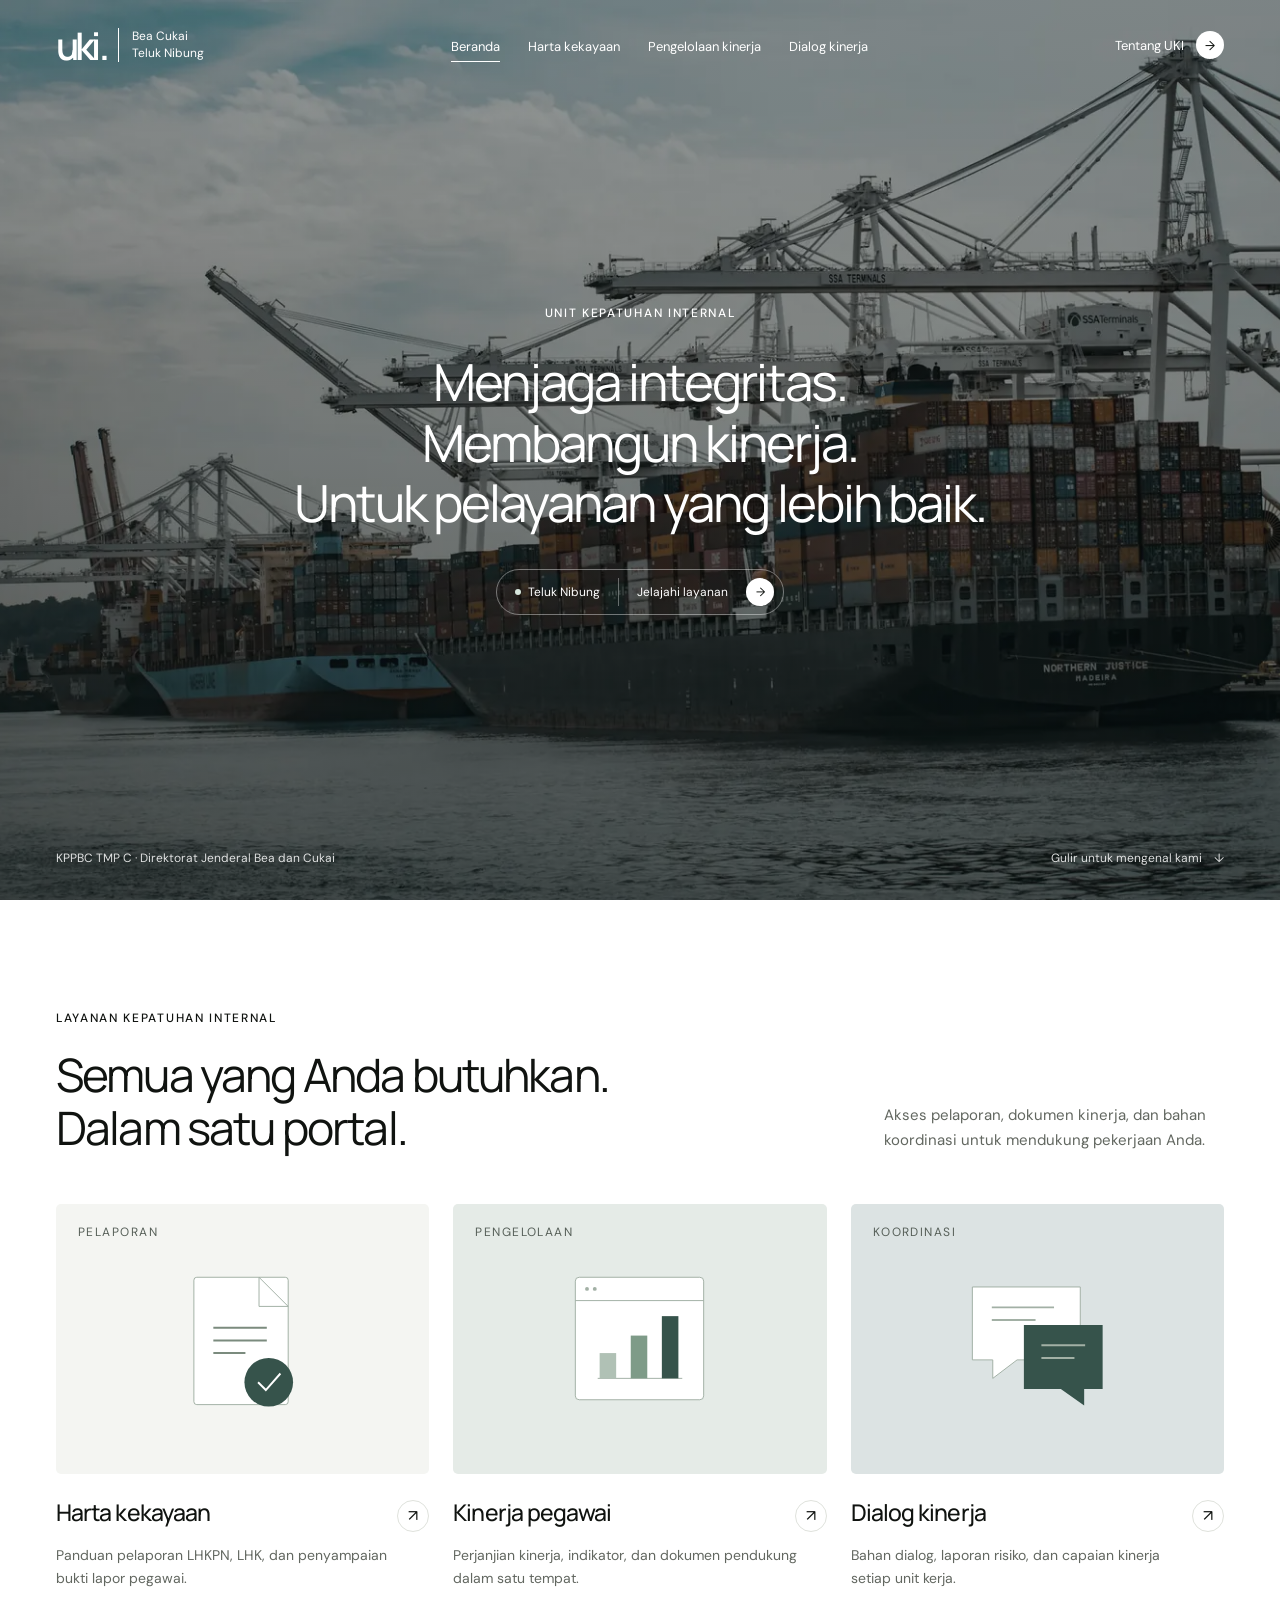
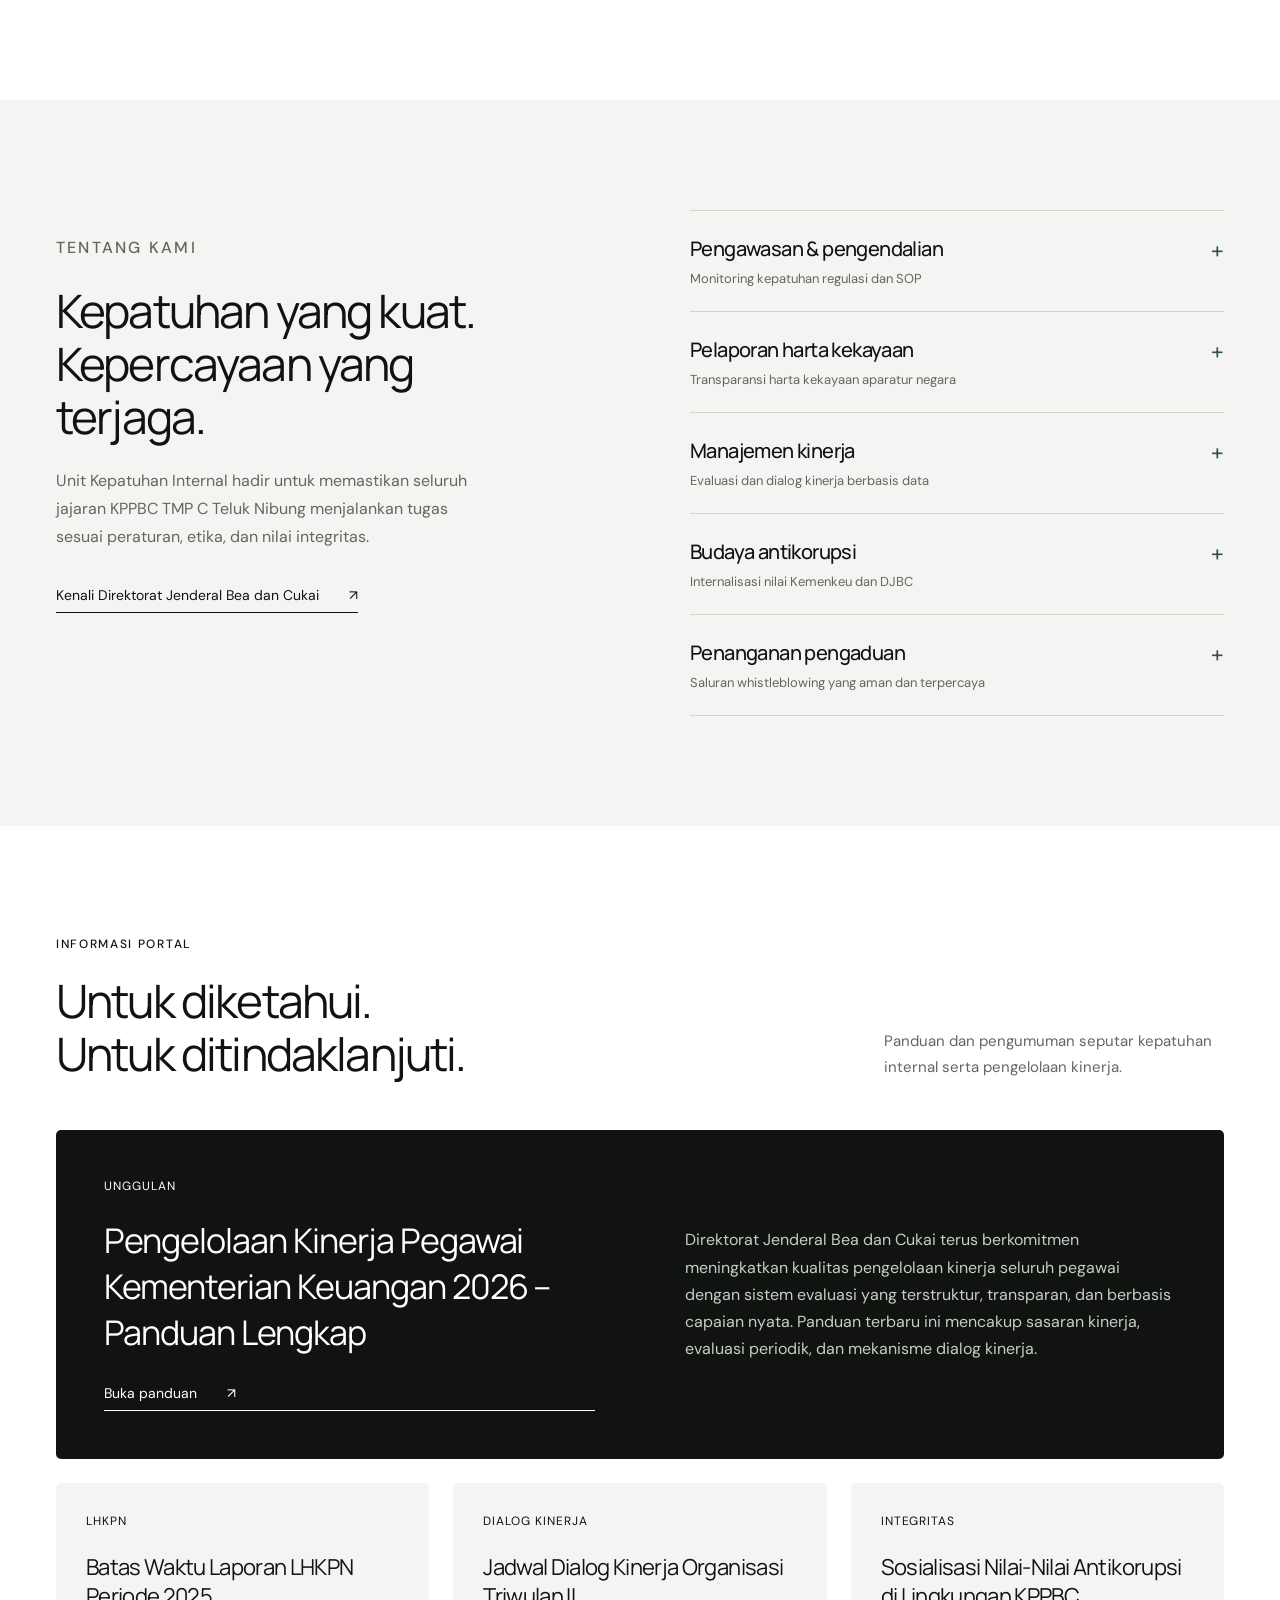
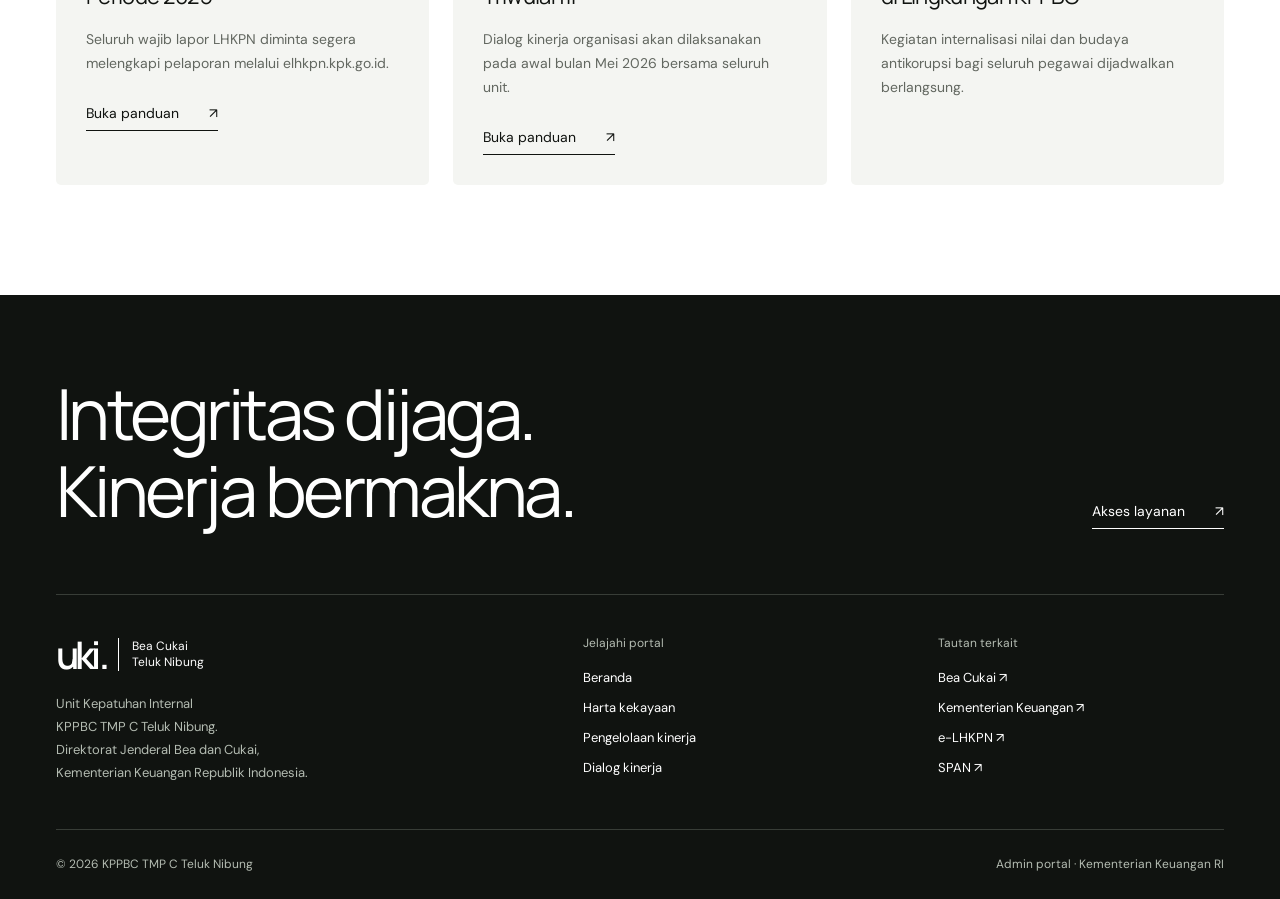
==== commit 1a27e1e8: "Improve legibility and hero loading Raise 9-11px UI text to 12px, serve the hero photo as responsive" ====
--- a/index.html
+++ b/index.html
@@ -6,8 +6,11 @@
   <meta name="description" content="Portal Unit Kepatuhan Internal Bea Cukai Teluk Nibung. Akses pelaporan harta kekayaan, pengelolaan kinerja, dan dialog kinerja organisasi.">
   <meta name="theme-color" content="#101310">
   <title>Unit Kepatuhan Internal – Bea Cukai Teluk Nibung</title>
+  <link rel="preconnect" href="https://fonts.googleapis.com">
+  <link rel="preconnect" href="https://fonts.gstatic.com" crossorigin>
+  <link rel="stylesheet" href="https://fonts.googleapis.com/css2?family=DM+Sans:wght@400;500;600&family=Manrope:wght@400;500;600&display=swap">
   <link rel="stylesheet" href="assets/site.css">
-  <link rel="preload" as="image" href="assets/harbor.jpg">
+  <link rel="preload" as="image" href="assets/harbor-1400.webp" imagesrcset="assets/harbor-800.webp 800w, assets/harbor-1400.webp 1400w, assets/harbor-2000.webp 2000w" imagesizes="max(100vw, 150vh)" fetchpriority="high">
   <script src="assets/site.js" defer></script>
   <script src="assets/menus.js" defer></script>
 </head>
@@ -24,10 +27,10 @@
 </header>
 <main id="main-content">
 <section class="hero" id="beranda" aria-labelledby="hero-title">
-  <img class="hero-photo" src="assets/harbor.jpg" alt="" width="2400" height="1600" fetchpriority="high">
+  <img class="hero-photo" src="assets/harbor-1400.webp" srcset="assets/harbor-800.webp 800w, assets/harbor-1400.webp 1400w, assets/harbor-2000.webp 2000w" sizes="max(100vw, 150vh)" alt="" width="2000" height="1333" fetchpriority="high">
   <div class="hero-content">
     <p class="eyebrow">Unit Kepatuhan Internal</p>
-    <h1 class="hero-title" id="hero-title">Menjaga integritas.<br>Membangun kinerja.<br>Untuk pelayanan yang<br>lebih baik.</h1>
+    <h1 class="hero-title" id="hero-title"><span>Menjaga integritas.</span> <span>Membangun kinerja.</span> <span>Untuk pelayanan yang lebih baik.</span></h1>
     <div class="hero-capsule"><span class="location">Teluk Nibung</span><a href="#layanan">Jelajahi layanan <span class="circle-arrow" aria-hidden="true">→</span></a></div>
   </div>
   <div class="hero-bottom"><span>KPPBC TMP C · Direktorat Jenderal Bea dan Cukai</span><a href="#layanan">Gulir untuk mengenal kami <span aria-hidden="true">↓</span></a></div>
--- a/assets/site.css
+++ b/assets/site.css
@@ -1,5 +1,5 @@
 /* Shared visual system — see DESIGN.md. */
-@import url('https://fonts.googleapis.com/css2?family=DM+Sans:wght@400;500;600&family=Manrope:wght@400;500;600&display=swap');
+/* Fonts (DM Sans, Manrope) are loaded by a <link> in each page's <head>. */
 
 :root {
   --ink: #101310;
@@ -24,13 +24,13 @@
 ::selection { background: #c9ded4; color: var(--ink); }
 .skip-link { position: fixed; top: 12px; left: 12px; padding: 12px 20px; background: white; color: var(--ink); z-index: 200; transform: translateY(-160%); }
 .skip-link:focus { transform: none; }
-.site-header { position: fixed; top: 0; inset-inline: 0; z-index: 100; background: rgba(255,255,255,.96); border-bottom: 1px solid var(--border); transition: background .25s, color .25s; }
+.site-header { position: fixed; top: 0; inset-inline: 0; z-index: 100; background: var(--white); border-bottom: 1px solid var(--border); transition: background .25s, color .25s; }
 .home .site-header:not(.scrolled):not(.menu-open) { color: white; background: transparent; border-color: transparent; }
 .site-nav { width: var(--page); height: 90px; margin: auto; display: flex; align-items: center; justify-content: space-between; gap: 30px; }
 .nav-brand { display: flex; align-items: center; gap: 12px; flex-shrink: 0; }
 .brand-mark { font-family: var(--display); font-size: 38px; font-weight: 600; letter-spacing: -4px; line-height: 1; }
 .brand-mark::after { content: '.'; margin-left: 2px; }
-.brand-name { padding-left: 13px; border-left: 1px solid currentColor; font-size: 11px; line-height: 1.4; }
+.brand-name { padding-left: 13px; border-left: 1px solid currentColor; font-size: 12px; line-height: 1.4; }
 .nav-links { display: flex; gap: 28px; list-style: none; padding: 0; margin: 0; }
 .nav-links a { font-size: 13px; padding: 10px 0; position: relative; }
 .nav-links a::after { content: ''; position: absolute; bottom: 3px; left: 0; width: 100%; height: 1px; background: currentColor; transform: scaleX(0); transform-origin: left; transition: transform .2s; }
@@ -48,19 +48,19 @@
 .mobile-menu a::after { content: '↗'; }
 .mobile-menu a[aria-current="page"] { color: var(--accent); }
 .hero { position: relative; display: grid; place-items: center; min-height: 760px; height: 100svh; color: white; background: #233b38; isolation: isolate; }
-.hero-photo { position: absolute; inset: 0; width: 100%; height: 100%; object-fit: cover; object-position: center 55%; z-index: -2; filter: saturate(.55); }
+.hero-photo { position: absolute; inset: 0; width: 100%; height: 100%; object-fit: cover; object-position: center 55%; z-index: -2; }
 .hero::before { content: ''; position: absolute; inset: 0; z-index: -1; background: linear-gradient(180deg, rgba(10,20,19,.42), rgba(10,20,19,.48) 50%, rgba(10,20,19,.64)); }
 .hero-content { width: min(820px, calc(100% - 48px)); text-align: center; padding: 100px 0 80px; }
-.eyebrow { font-size: 11px; font-weight: 500; text-transform: uppercase; letter-spacing: .14em; }
+.eyebrow { font-size: 12px; font-weight: 500; text-transform: uppercase; letter-spacing: .14em; }
 .hero .eyebrow { margin-bottom: 30px; }
 .hero-title { font-family: var(--display); font-weight: 400; font-size: clamp(36px, 4vw, 62px); line-height: 1.18; letter-spacing: -.04em; text-wrap: balance; }
 .hero-title span { display: block; }
-.hero-capsule { display: inline-flex; align-items: center; gap: 18px; padding: 8px 9px 8px 18px; border: 1px solid rgba(255,255,255,.4); border-radius: 50px; margin-top: 36px; font-size: 11px; }
+.hero-capsule { display: inline-flex; align-items: center; gap: 18px; padding: 8px 9px 8px 18px; border: 1px solid rgba(255,255,255,.4); border-radius: 50px; margin-top: 36px; font-size: 12px; }
 .location { display: inline-flex; gap: 7px; align-items: center; }
 .location::before { content: ''; display: inline-block; width: 6px; height: 6px; border-radius: 50%; background: #d6e6dc; }
 .hero-capsule a { border-left: 1px solid rgba(255,255,255,.35); padding-left: 18px; display: flex; align-items: center; gap: 18px; }
 .hero-capsule .circle-arrow { background: white; color: var(--ink); }
-.hero-bottom { width: var(--page); position: absolute; bottom: 34px; left: 50%; transform: translateX(-50%); display: flex; justify-content: space-between; font-size: 11px; color: rgba(255,255,255,.85); }
+.hero-bottom { width: var(--page); position: absolute; bottom: 34px; left: 50%; transform: translateX(-50%); display: flex; justify-content: space-between; font-size: 12px; color: rgba(255,255,255,.85); }
 .hero-bottom a { display: flex; gap: 12px; }
 .section { width: var(--page); margin: auto; padding-block: 110px; }
 .section-heading { display: flex; justify-content: space-between; align-items: flex-end; gap: 40px; margin-bottom: 50px; }
@@ -74,7 +74,7 @@
 .service-card:nth-child(3) .service-art { background: #dce3e3; }
 .service-art svg { width: 175px; height: 175px; transition: transform .45s cubic-bezier(.2,.7,.2,1); }
 .service-card:hover .service-art svg { transform: translateY(-8px) rotate(-4deg); }
-.art-label { position: absolute; top: 20px; left: 22px; font-size: 10px; letter-spacing: .12em; text-transform: uppercase; color: #565f58; }
+.art-label { position: absolute; top: 20px; left: 22px; font-size: 12px; letter-spacing: .12em; text-transform: uppercase; color: #565f58; }
 .service-heading { display: flex; align-items: flex-start; justify-content: space-between; gap: 18px; margin-top: 24px; }
 .service-heading h3 { font-family: var(--display); font-size: 23px; font-weight: 500; letter-spacing: -.04em; line-height: 1.3; }
 .service-heading .circle-arrow { background: transparent; color: var(--ink); border: 1px solid var(--border); flex-shrink: 0; margin-top: 2px; width: 32px; height: 32px; }
@@ -93,7 +93,7 @@
 .news-grid { display: grid; grid-template-columns: repeat(3,minmax(0,1fr)); gap: 24px; }
 .news-card { padding: 30px; background: var(--surface); border-radius: 5px; }
 .news-card.featured { grid-column: 1 / -1; display: grid; grid-template-columns: 1fr 1fr; column-gap: 90px; background: var(--ink); color: white; padding: 48px; }
-.news-tag { font-size: 10px; letter-spacing: .08em; text-transform: uppercase; display: block; margin-bottom: 24px; }
+.news-tag { font-size: 12px; letter-spacing: .08em; text-transform: uppercase; display: block; margin-bottom: 24px; }
 .news-title { font-family: var(--display); font-size: 22px; font-weight: 400; letter-spacing: -.03em; line-height: 1.35; }
 .featured .news-title { font-size: 34px; grid-column: 1; }
 .news-excerpt { font-size: 14px; color: var(--muted); line-height: 1.7; margin-top: 16px; }
@@ -106,12 +106,12 @@
 .page-title { font-family: var(--display); font-size: clamp(38px,5.2vw,76px); line-height: 1.12; font-weight: 400; letter-spacing: -.045em; }
 .page-subtitle { margin-top: 28px; font-size: 16px; color: var(--muted); line-height: 1.7; max-width: 620px; }
 .page-divider { display: none; }
-.section-label, .menu-strip-label, .block-label, .units-label, .section-tag { font-size: 11px; font-weight: 500; text-transform: uppercase; letter-spacing: .12em; }
+.section-label, .menu-strip-label, .block-label, .units-label, .section-tag { font-size: 12px; font-weight: 500; text-transform: uppercase; letter-spacing: .12em; }
 .section-label { width: var(--page); margin: 58px auto 28px; }
 .steps-container { width: var(--page); margin: auto; display: grid; gap: 18px; padding-bottom: 75px; }
 .step-card { display: grid; grid-template-columns: 150px 1fr; gap: 36px; align-items: center; padding: 38px; background: var(--surface); border-radius: 5px; }
 .step-img { font-family: var(--display); font-size: 64px; letter-spacing: -.06em; color: var(--accent); text-align: center; font-weight: 400; }
-.step-num { color: var(--muted); font-size: 11px; text-transform: uppercase; letter-spacing: .1em; margin-bottom: 14px; }
+.step-num { color: var(--muted); font-size: 12px; text-transform: uppercase; letter-spacing: .1em; margin-bottom: 14px; }
 .step-title { font-family: var(--display); font-size: 26px; font-weight: 500; letter-spacing: -.03em; }
 .step-desc { color: var(--muted); font-size: 15px; line-height: 1.7; margin-top: 12px; max-width: 780px; }
 .step-btn { display: inline-flex; gap: 20px; border-bottom: 1px solid var(--ink); font-size: 13px; padding: 9px 0; margin-top: 18px; }
@@ -143,7 +143,7 @@
 a.month-btn::after { content: '↗'; }
 a.month-btn:hover { background: var(--ink); color: white; }
 .month-btn.unavailable { color: #676d65; background: var(--surface); flex-direction: column; align-items: flex-start; gap: 8px; }
-.month-btn small { font-size: 10px; }
+.month-btn small { font-size: 12px; }
 .units-grid { display: grid; gap: 0; margin-top: 32px; }
 .unit-card { display: grid; grid-template-columns: 80px 1fr; gap: 26px; padding-block: 32px; border-top: 1px solid var(--border); }
 .unit-card:last-child { border-bottom: 1px solid var(--border); }
@@ -160,12 +160,12 @@
 .footer-top .text-link { white-space: nowrap; }
 .footer-inner { padding-block: 40px; border-top: 1px solid #383d37; display: grid; grid-template-columns: 1.6fr 1fr 1fr; gap: 70px; }
 .footer-brand p { max-width: 320px; color: #b4bcb2; font-size: 13px; line-height: 1.75; margin-top: 20px; }
-.footer-col h4 { font-size: 11px; font-weight: 400; color: #b4bcb2; margin-bottom: 18px; }
+.footer-col h4 { font-size: 12px; font-weight: 400; color: #b4bcb2; margin-bottom: 18px; }
 .footer-col ul { list-style: none; margin: 0; padding: 0; }
 .footer-col li { font-size: 13px; margin-block: 13px; }
 .footer-col a:hover { text-decoration: underline; text-underline-offset: 5px; }
-.footer-bottom { display: flex; justify-content: space-between; gap: 24px; padding-top: 24px; border-top: 1px solid #383d37; font-size: 10px; color: #b4bcb2; line-height: 1.7; }
-.photo-credit { font-size: 10px; }
+.footer-bottom { display: flex; justify-content: space-between; gap: 24px; padding-top: 24px; border-top: 1px solid #383d37; font-size: 12px; color: #b4bcb2; line-height: 1.7; }
+.photo-credit { font-size: 12px; }
 .reveal { transition: opacity .6s, transform .6s; }
 .reveal.is-pending { opacity: 0; transform: translateY(18px); }
 @media (min-width: 1001px) { .mobile-menu { display: none !important; } }
@@ -194,15 +194,15 @@
   :root { --page: calc(100% - 40px); }
   .site-nav { height: 72px; }
   .brand-mark { font-size: 34px; }
-  .brand-name { font-size: 10px; }
+  .brand-name { font-size: 12px; }
   .hero { min-height: 640px; }
   .hero-photo { object-position: 62% center; }
   .hero-content { width: calc(100% - 40px); }
   .hero-title { font-size: 38px; line-height: 1.2; }
-  .hero .eyebrow { font-size: 9px; letter-spacing: .1em; margin-bottom: 25px; }
-  .hero-capsule { gap: 12px; font-size: 10px; padding-left: 12px; }
+  .hero .eyebrow { font-size: 12px; letter-spacing: .1em; margin-bottom: 25px; }
+  .hero-capsule { gap: 12px; font-size: 12px; padding-left: 12px; }
   .hero-capsule a { padding-left: 12px; gap: 12px; }
-  .hero-bottom { bottom: 24px; font-size: 9px; }
+  .hero-bottom { bottom: 24px; font-size: 12px; }
   .hero-bottom span { max-width: 200px; }
   .section, .about-inner { padding-block: 65px; }
   .section-heading { flex-direction: column; align-items: flex-start; gap: 22px; margin-bottom: 32px; }
@@ -220,7 +220,7 @@
   .featured .news-title { font-size: 29px; }
   .featured .news-excerpt { font-size: 14px; margin-top: 22px; }
   .page-hero { padding: 120px 0 42px; }
-  .breadcrumb { margin-bottom: 28px; font-size: 11px; gap: 8px; }
+  .breadcrumb { margin-bottom: 28px; font-size: 12px; gap: 8px; }
   .page-title { font-size: 40px; overflow-wrap: break-word; }
   .page-subtitle { font-size: 14px; margin-top: 22px; }
   .section-label { line-height: 1.6; margin-top: 36px; }
